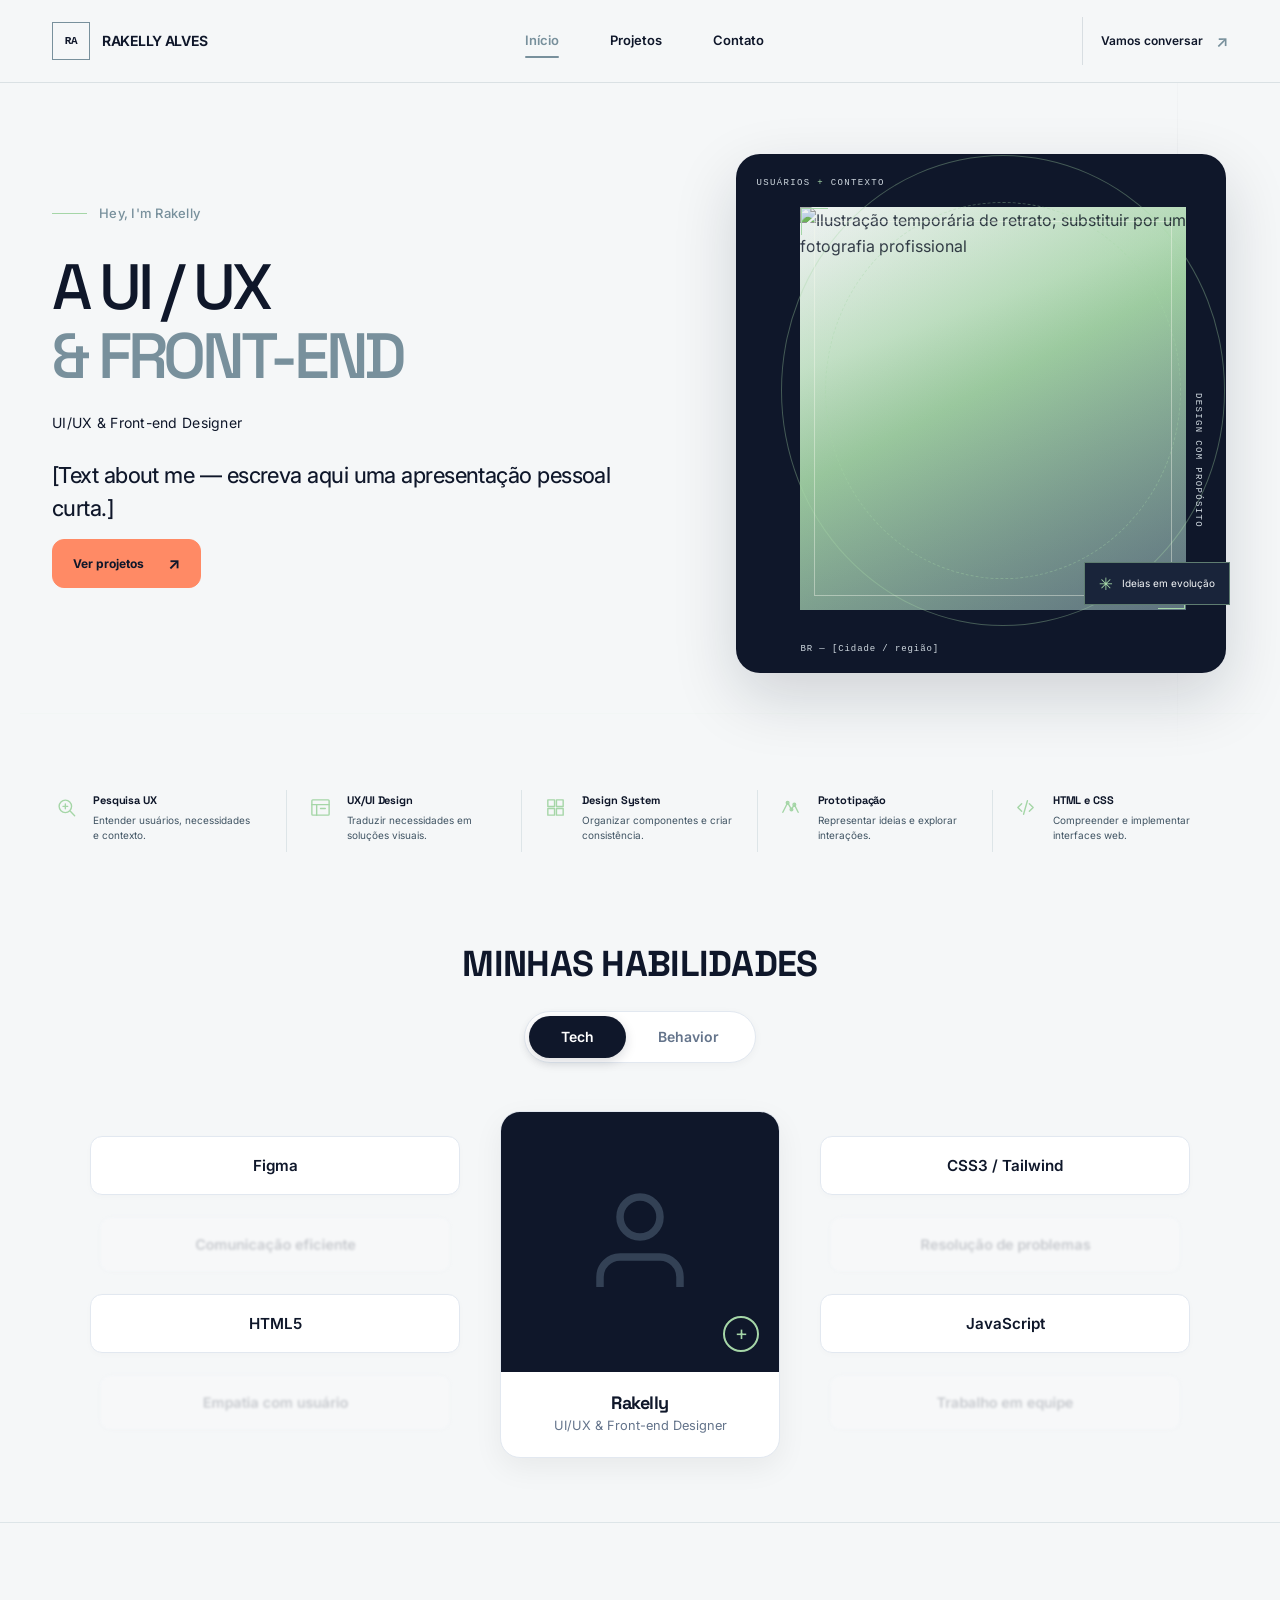
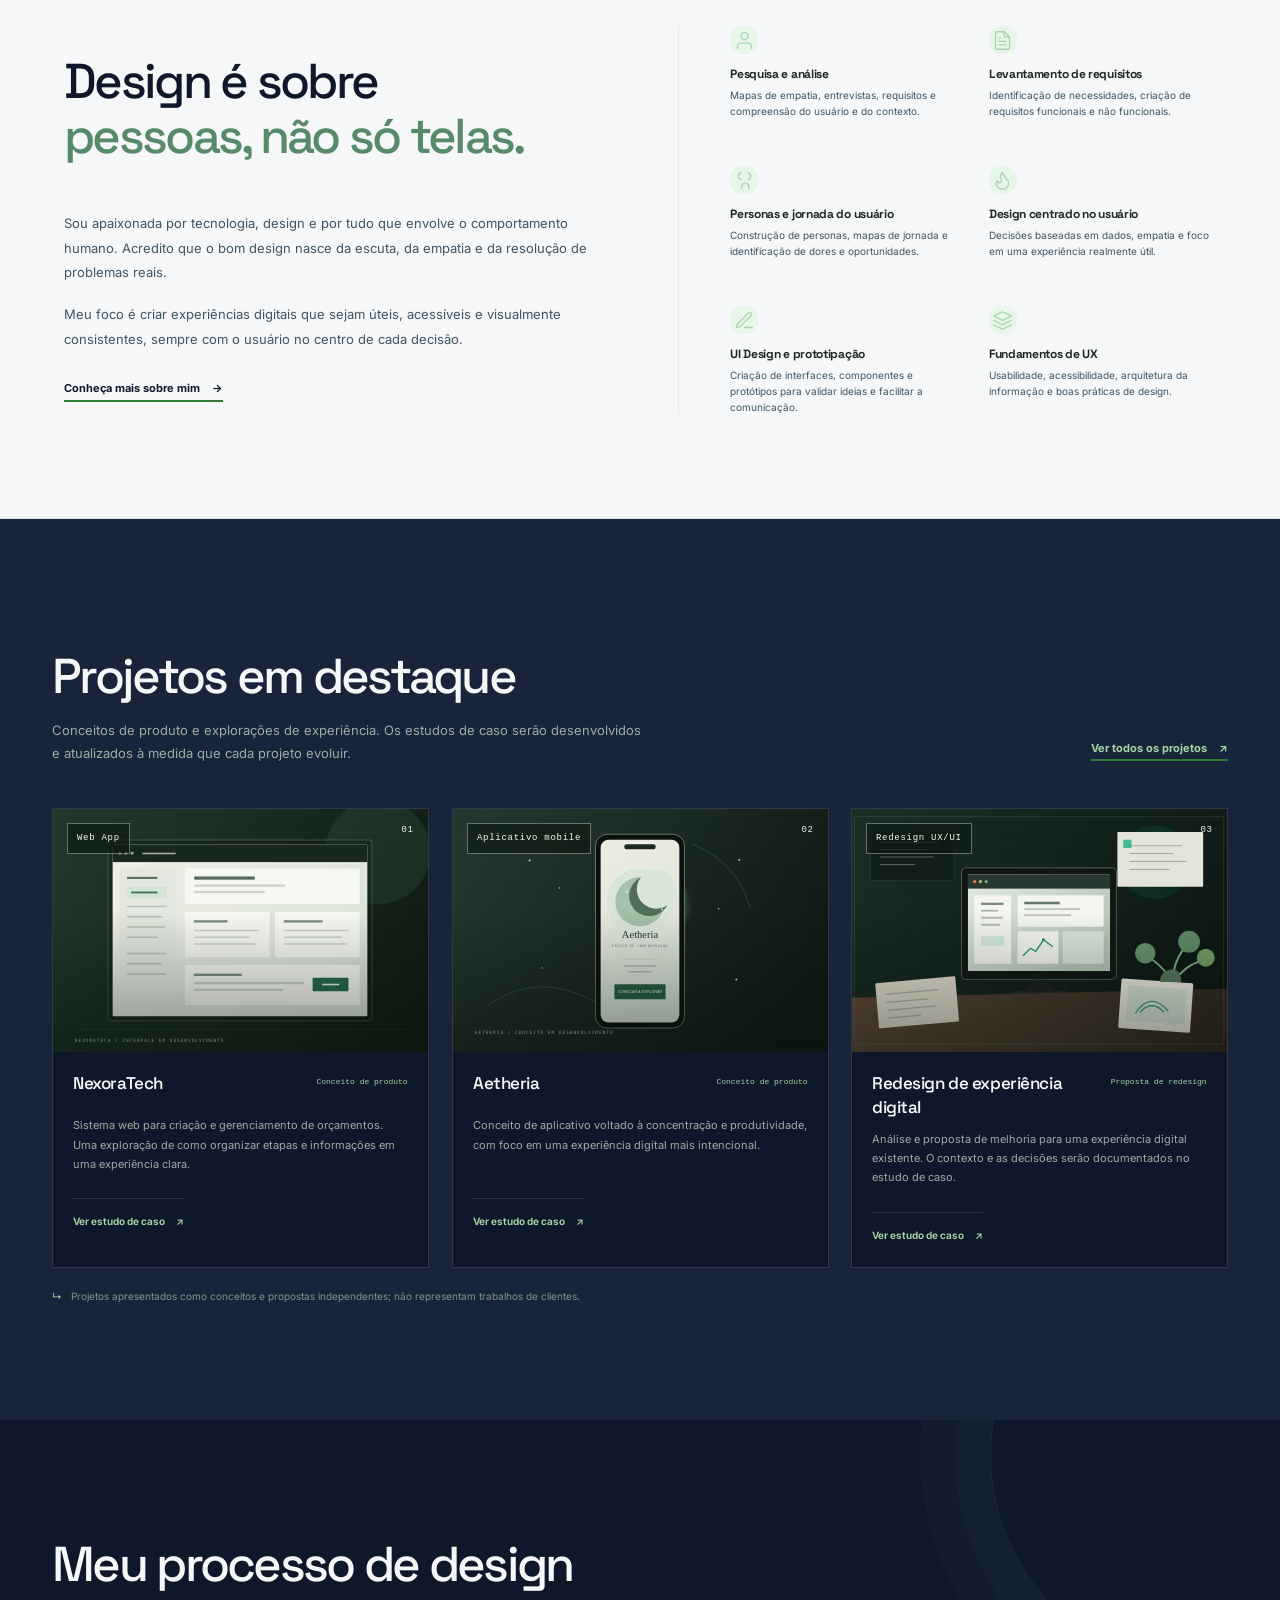
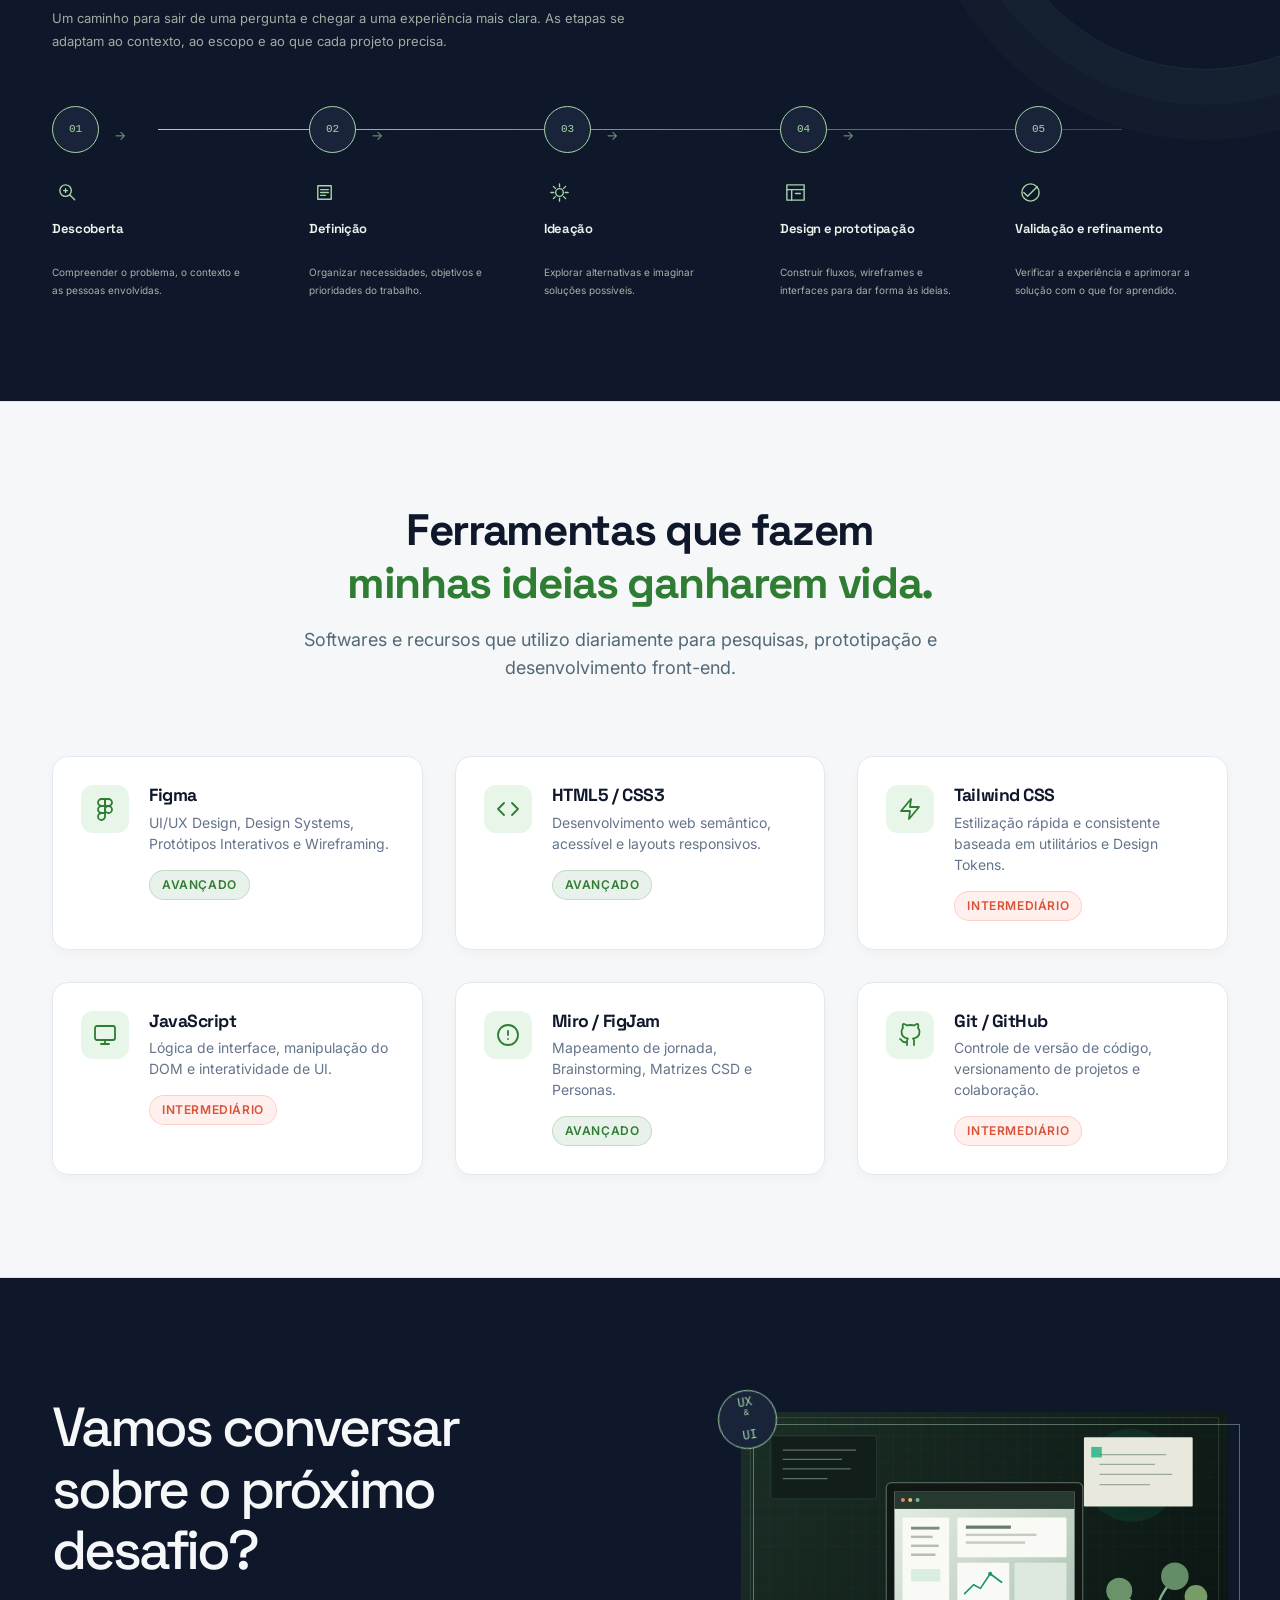
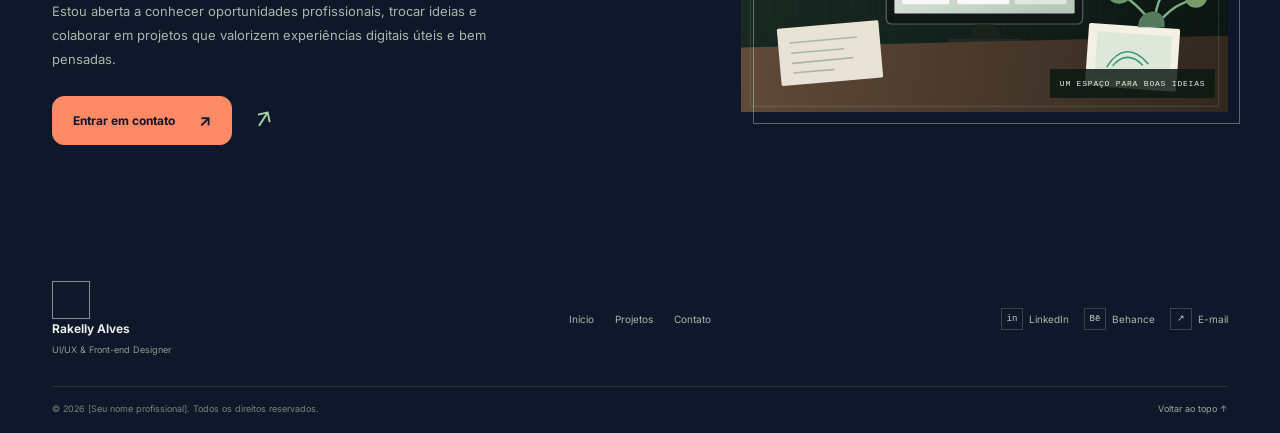
==== index.html @ 51663900 "Primeira versão" ====
<!doctype html>
<html lang="pt-BR">
<head>
  <meta charset="utf-8">
  <meta name="viewport" content="width=device-width, initial-scale=1">
  <meta name="theme-color" content="#F5F7F8">
  <meta name="description" content="Portfólio de Rakelly, UI/UX e Front-end Designer. Projetos, processo de design e habilidades.">
  <title>Rakelly — UI/UX &amp; Front-end Designer</title>
  <link rel="preconnect" href="https://fonts.googleapis.com">
  <link rel="preconnect" href="https://fonts.gstatic.com" crossorigin>
  <link href="https://fonts.googleapis.com/css2?family=Inter:wght@400;500;600;700&family=Space+Grotesk:wght@400;500;600;700&display=swap" rel="stylesheet">
  <link rel="stylesheet" href="css/style.css">
  <link rel="stylesheet" href="css/components.css">
  <link rel="stylesheet" href="css/responsive.css">
  <link rel="stylesheet" href="css/home.css">
  <script src="js/main.js" defer></script>
</head>
<body class="home-page">
  <a class="skip-link" href="#conteudo">Pular para o conteúdo</a>
  <header class="site-header">
    <div class="container navbar">
      <a class="brand-logo home-brand" href="#inicio" aria-label="Início — [Seu nome profissional]">
        <span class="home-brand-mark" aria-hidden="true">RA</span>
        <span class="home-brand-name">RAKELLY ALVES</span>
      </a>
      <nav class="nav-links" id="navegacao-principal" aria-label="Navegação principal">
        <a class="nav-link is-active" href="#inicio" aria-current="page">Início</a>
        <a class="nav-link" href="projetos/index.html">Projetos</a>
        <a class="nav-link" href="contato/index.html">Contato</a>
      </nav>
      <a class="home-nav-contact" href="contato/index.html">Vamos conversar <span aria-hidden="true">↗</span></a>
      <button class="menu-toggle" type="button" aria-label="Abrir menu" aria-controls="navegacao-principal" aria-expanded="false">
        <span class="menu-bar"></span><span class="menu-bar"></span><span class="menu-bar"></span>
      </button>
    </div>
  </header>

  <main id="conteudo">
    <section class="home-hero" id="inicio">
      <div class="home-hero-grain" aria-hidden="true"></div>
      <div class="container home-hero-layout">
        <div class="home-hero-copy reveal">
            <p class="home-eyebrow"><span class="home-eyebrow-line" aria-hidden="true"></span> Hey, I'm Rakelly</p>
            <h1>A UI / UX<br><span class="home-name">&amp; FRONT-END</span></h1>
            <p class="home-role">UI/UX &amp; Front-end Designer</p>
            <p class="home-hero-lead">[Text about me — escreva aqui uma apresentação pessoal curta.]</p>
          
          <a class="home-button" href="projetos/index.html">Ver projetos <span aria-hidden="true">↗</span></a>
          
        </div>
        <div class="home-hero-art reveal">
          <div class="home-portrait-frame">
            <img src="assets/images/avatar-placeholder.svg" alt="Ilustração temporária de retrato; substituir por uma fotografia profissional" width="200" height="200">
            <span class="home-portrait-corner home-portrait-corner-top" aria-hidden="true"></span>
            <span class="home-portrait-corner home-portrait-corner-bottom" aria-hidden="true"></span>
          </div>
          <span class="home-orbit home-orbit-one" aria-hidden="true"></span>
          <span class="home-orbit home-orbit-two" aria-hidden="true"></span>
          <span class="home-art-label home-art-label-top">USUÁRIOS <span>+</span> CONTEXTO</span>
          <span class="home-art-label home-art-label-side">DESIGN COM PROPÓSITO</span>
          <span class="home-art-sticker"><span aria-hidden="true">✳</span> Ideias em evolução</span>
          <span class="home-art-coordinate">BR — [Cidade / região]</span>
        </div>
      </div>
      <div class="home-hero-bottom container">
        
        
      </div>

    

    </section>

    <section class="home-competencies" id="competencias" aria-label="Áreas de atuação">
      <div class="container home-competency-grid">
        <article class="home-competency">
          <span class="home-line-icon" aria-hidden="true"><svg viewBox="0 0 24 24"><circle cx="10.8" cy="10.8" r="6.5"></circle><path d="m16 16 4.5 4.5M8.3 10.8h5M10.8 8.3v5"></path></svg></span>
          <div><h2>Pesquisa UX</h2><p>Entender usuários, necessidades e contexto.</p></div>
        </article>
        <article class="home-competency">
          <span class="home-line-icon" aria-hidden="true"><svg viewBox="0 0 24 24"><rect x="3" y="4" width="18" height="16" rx="1"></rect><path d="M3 9h18M8 9v11M12 13h5"></path></svg></span>
          <div><h2>UX/UI Design</h2><p>Traduzir necessidades em soluções visuais.</p></div>
        </article>
        <article class="home-competency">
          <span class="home-line-icon" aria-hidden="true"><svg viewBox="0 0 24 24"><rect x="4" y="4" width="7" height="7"></rect><rect x="13" y="4" width="7" height="7"></rect><rect x="4" y="13" width="7" height="7"></rect><rect x="13" y="13" width="7" height="7"></rect></svg></span>
          <div><h2>Design System</h2><p>Organizar componentes e criar consistência.</p></div>
        </article>
        <article class="home-competency">
          <span class="home-line-icon" aria-hidden="true"><svg viewBox="0 0 24 24"><path d="m4 17 5-10 4 7 3-5 4 8"></path><circle cx="9" cy="7" r="1.4"></circle><circle cx="13" cy="14" r="1.4"></circle><circle cx="16" cy="9" r="1.4"></circle></svg></span>
          <div><h2>Prototipação</h2><p>Representar ideias e explorar interações.</p></div>
        </article>
        <article class="home-competency">
          <span class="home-line-icon" aria-hidden="true"><svg viewBox="0 0 24 24"><path d="m8 8-4 4 4 4M16 8l4 4-4 4M14 5l-4 14"></path></svg></span>
          <div><h2>HTML e CSS</h2><p>Compreender e implementar interfaces web.</p></div>
        </article>
      </div>
    </section>

    <section class="skills-section" id="habilidades">
  <div class="skills-container">
    
    <!-- Título Principal -->
    <h2 class="skills-title">MINHAS HABILIDADES</h2>

    <!-- Seletor de Abas (Toggle Tech / Behavior) -->
    <div class="skills-toggle-wrapper" role="tablist" aria-label="Alternar habilidades">
      <button 
        type="button" 
        class="skills-toggle-btn active" 
        id="btn-tech" 
        role="tab" 
        aria-selected="true" 
        onclick="switchSkills('tech')">
        Tech
      </button>
      <button 
        type="button" 
        class="skills-toggle-btn" 
        id="btn-behavior" 
        role="tab" 
        aria-selected="false" 
        onclick="switchSkills('behavior')">
        Behavior
      </button>
    </div>

    <!-- Layout de 3 Colunas (Lado Esquerdo | Card Central | Lado Direito) -->
    <div class="skills-layout">
      
      <!-- Coluna Esquerda (4 Cards) -->
      <div class="skills-column">
        <div class="skill-card tech">Figma</div>
        <div class="skill-card behavior dimmed">Comunicação eficiente</div>
        <div class="skill-card tech">HTML5</div>
        <div class="skill-card behavior dimmed">Empatia com usuário</div>
      </div>

      <!-- Coluna Central: Foto de Perfil & Identificação -->
      <div class="skills-avatar-card">
        <div class="avatar-image-container">
          <svg class="avatar-placeholder" viewBox="0 0 24 24" fill="none" stroke="currentColor" stroke-width="1.5">
            <path d="M20 21v-2a4 4 0 0 0-4-4H8a4 4 0 0 0-4 4v2"></path>
            <circle cx="12" cy="7" r="4"></circle>
          </svg>
          <button type="button" class="avatar-add-btn" aria-label="Adicionar foto">+</button>
        </div>
        <div class="avatar-info">
          <h3>Rakelly</h3>
          <p>UI/UX & Front-end Designer</p>
        </div>
      </div>

      <!-- Coluna Direita (4 Cards) -->
      <div class="skills-column">
        <div class="skill-card tech">CSS3 / Tailwind</div>
        <div class="skill-card behavior dimmed">Resolução de problemas</div>
        <div class="skill-card tech">JavaScript</div>
        <div class="skill-card behavior dimmed">Trabalho em equipe</div>
      </div>

    </div>
  </div>
</section>

    <section class="home-about section-light" id="sobre">
  <div class="container">
    <div class="home-about-layout">
      
      <!-- Lado Esquerdo: Cabeçalho, Textos e Link -->
      <div class="home-about-left">
        <header class="home-section-heading reveal">
         
          <h2>Design é sobre<br><span>pessoas, não só telas.</span></h2>
        </header>

        <div class="home-about-copy reveal">
          <p>Sou apaixonada por tecnologia, design e por tudo que envolve o comportamento humano. Acredito que o bom design nasce da escuta, da empatia e da resolução de problemas reais.</p>
          <p>Meu foco é criar experiências digitais que sejam úteis, acessíveis e visualmente consistentes, sempre com o usuário no centro de cada decisão.</p>
          <a class="home-text-link" href="#sobre">Conheça mais sobre mim <span aria-hidden="true">→</span></a>
        </div>
      </div>

      <!-- Lado Direito: Grade com 6 Cards de Habilidades/Processos -->
      <div class="home-traits-grid reveal" aria-label="Processos e Habilidades">
        
        <!-- Item 1 -->
        <article class="home-trait">
          <span class="home-trait-icon" aria-hidden="true">
            <svg viewBox="0 0 24 24" fill="none" stroke="currentColor" stroke-width="2" stroke-linecap="round" stroke-linejoin="round">
              <path d="M20 21v-2a4 4 0 0 0-4-4H8a4 4 0 0 0-4 4v2"></path>
              <circle cx="12" cy="7" r="4"></circle>
            </svg>
          </span>
          <div>
            <h3>Pesquisa e análise</h3>
            <p>Mapas de empatia, entrevistas, requisitos e compreensão do usuário e do contexto.</p>
          </div>
        </article>

        <!-- Item 2 -->
        <article class="home-trait">
          <span class="home-trait-icon" aria-hidden="true">
            <svg viewBox="0 0 24 24" fill="none" stroke="currentColor" stroke-width="2" stroke-linecap="round" stroke-linejoin="round">
              <path d="M14 2H6a2 2 0 0 0-2 2v16a2 2 0 0 0 2 2h12a2 2 0 0 0 2-2V8z"></path>
              <polyline points="14 2 14 8 20 8"></polyline>
              <line x1="16" y1="13" x2="8" y2="13"></line>
              <line x1="16" y1="17" x2="8" y2="17"></line>
              <polyline points="10 9 9 9 8 9"></polyline>
            </svg>
          </span>
          <div>
            <h3>Levantamento de requisitos</h3>
            <p>Identificação de necessidades, criação de requisitos funcionais e não funcionais.</p>
          </div>
        </article>

        <!-- Item 3 -->
        <article class="home-trait">
          <span class="home-trait-icon" aria-hidden="true">
            <svg viewBox="0 0 24 24" fill="none" stroke="currentColor" stroke-width="2" stroke-linecap="round" stroke-linejoin="round">
              <path d="M17 21v-2a4 4 0 0 0-3-3.87"></path>
              <path d="M9 21v-2a4 4 0 0 1 3-3.87"></path>
              <path d="M16 3.13a4 4 0 0 1 0 7.75"></path>
              <path d="M8 3.13a4 4 0 0 0 0 7.75"></path>
            </svg>
          </span>
          <div>
            <h3>Personas e jornada do usuário</h3>
            <p>Construção de personas, mapas de jornada e identificação de dores e oportunidades.</p>
          </div>
        </article>

        <!-- Item 4 -->
        <article class="home-trait">
          <span class="home-trait-icon" aria-hidden="true">
            <svg viewBox="0 0 24 24" fill="none" stroke="currentColor" stroke-width="2" stroke-linecap="round" stroke-linejoin="round">
              <path d="M8.5 14.5A2.5 2.5 0 0 0 11 12c0-1.38-.5-2-1-3-1.072-2.143-.224-4.054 2-6 .5 2.5 2 4.9 4 6.5 2 1.6 3 3.5 3 5.5a7 7 0 1 1-14 0c0-1.153.433-2.294 1-3a2.5 2.5 0 0 0 2.5 2.5z"></path>
            </svg>
          </span>
          <div>
            <h3>Design centrado no usuário</h3>
            <p>Decisões baseadas em dados, empatia e foco em uma experiência realmente útil.</p>
          </div>
        </article>

        <!-- Item 5 -->
        <article class="home-trait">
          <span class="home-trait-icon" aria-hidden="true">
            <svg viewBox="0 0 24 24" fill="none" stroke="currentColor" stroke-width="2" stroke-linecap="round" stroke-linejoin="round">
              <path d="M12 20h9"></path>
              <path d="M16.5 3.5a2.121 2.121 0 0 1 3 3L7 19l-4 1 1-4L16.5 3.5z"></path>
            </svg>
          </span>
          <div>
            <h3>UI Design e prototipação</h3>
            <p>Criação de interfaces, componentes e protótipos para validar ideias e facilitar a comunicação.</p>
          </div>
        </article>

        <!-- Item 6 -->
        <article class="home-trait">
          <span class="home-trait-icon" aria-hidden="true">
            <svg viewBox="0 0 24 24" fill="none" stroke="currentColor" stroke-width="2" stroke-linecap="round" stroke-linejoin="round">
              <polygon points="12 2 2 7 12 12 22 7 12 2"></polygon>
              <polyline points="2 17 12 22 22 17"></polyline>
              <polyline points="2 12 12 17 22 12"></polyline>
            </svg>
          </span>
          <div>
            <h3>Fundamentos de UX</h3>
            <p>Usabilidade, acessibilidade, arquitetura da informação e boas práticas de design.</p>
          </div>
        </article>

      </div>
    </div>
  </div>
</section>

    <section class="home-projects" id="projetos">
      <div class="container">
        <div class="home-projects-heading reveal">
          <div><h2>Projetos em destaque</h2><p>Conceitos de produto e explorações de experiência. Os estudos de caso serão desenvolvidos e atualizados à medida que cada projeto evoluir.</p></div>
          <a class="home-text-link" href="projetos/index.html">Ver todos os projetos <span aria-hidden="true">↗</span></a>
        </div>
        <div class="home-project-grid">
          <article class="home-project-card reveal">
            <a class="home-project-image home-project-image-nexora" href="projetos/modelo-estudo-de-caso.html?projeto=nexoratech" aria-label="Ver o estudo de caso do conceito NexoraTech">
              <img src="assets/images/home-project-nexoratech-placeholder.svg" alt="Placeholder de uma interface web para criação e organização de orçamentos do conceito NexoraTech" width="1200" height="760" loading="lazy">
              <span class="home-project-category">Web App</span><span class="home-project-image-index">01</span>
            </a>
            <div class="home-project-content"><div class="home-project-title-row"><h3>NexoraTech</h3><span class="home-project-status">Conceito de produto</span></div><p>Sistema web para criação e gerenciamento de orçamentos. Uma exploração de como organizar etapas e informações em uma experiência clara.</p><a class="home-project-link" href="projetos/modelo-estudo-de-caso.html?projeto=nexoratech">Ver estudo de caso <span aria-hidden="true">↗</span></a></div>
          </article>
          <article class="home-project-card reveal">
            <a class="home-project-image home-project-image-aetheria" href="projetos/modelo-estudo-de-caso.html?projeto=aetheria" aria-label="Ver o modelo de estudo de caso do conceito Aetheria">
              <img src="assets/images/home-project-aetheria-placeholder.svg" alt="Placeholder de um aplicativo mobile com uma interface serena para o conceito Aetheria" width="1200" height="760" loading="lazy">
              <span class="home-project-category">Aplicativo mobile</span><span class="home-project-image-index">02</span>
            </a>
            <div class="home-project-content"><div class="home-project-title-row"><h3>Aetheria</h3><span class="home-project-status">Conceito de produto</span></div><p>Conceito de aplicativo voltado à concentração e produtividade, com foco em uma experiência digital mais intencional.</p><a class="home-project-link" href="projetos/modelo-estudo-de-caso.html?projeto=aetheria">Ver estudo de caso <span aria-hidden="true">↗</span></a></div>
          </article>
          <article class="home-project-card reveal">
            <a class="home-project-image home-project-image-redesign" href="projetos/modelo-estudo-de-caso.html?projeto=redesign" aria-label="Ver o modelo de estudo de caso para o redesign de experiência digital">
              <img src="assets/images/home-workspace-placeholder.svg" alt="Imagem temporária abstrata de espaço de criação; substituir pela capa do estudo de redesign" width="1200" height="760" loading="lazy">
              <span class="home-project-category">Redesign UX/UI</span><span class="home-project-image-index">03</span>
            </a>
            <div class="home-project-content"><div class="home-project-title-row"><h3>Redesign de experiência digital</h3><span class="home-project-status">Proposta de redesign</span></div><p>Análise e proposta de melhoria para uma experiência digital existente. O contexto e as decisões serão documentados no estudo de caso.</p><a class="home-project-link" href="projetos/modelo-estudo-de-caso.html?projeto=redesign">Ver estudo de caso <span aria-hidden="true">↗</span></a></div>
          </article>
        </div>
        <p class="home-projects-note"><span aria-hidden="true">↳</span> Projetos apresentados como conceitos e propostas independentes; não representam trabalhos de clientes.</p>
      </div>
    </section>

    <section class="home-process" id="processo">
      <div class="container">
        <header class="home-process-heading reveal">
          
          <h2>Meu processo de design</h2>
          <p>Um caminho para sair de uma pergunta e chegar a uma experiência mais clara. As etapas se adaptam ao contexto, ao escopo e ao que cada projeto precisa.</p>
        </header>
        <ol class="home-process-steps">
          <li class="home-process-step reveal"><span class="home-step-number">01</span><span class="home-step-icon" aria-hidden="true"><svg viewBox="0 0 24 24"><circle cx="10" cy="10" r="6"></circle><path d="m14.5 14.5 5 5M8 10h4M10 8v4"></path></svg></span><h3>Descoberta</h3><p>Compreender o problema, o contexto e as pessoas envolvidas.</p></li>
          <li class="home-process-step reveal"><span class="home-step-number">02</span><span class="home-step-icon" aria-hidden="true"><svg viewBox="0 0 24 24"><path d="M5 5h14v14H5zM8 9h8M8 12h8M8 15h5"></path></svg></span><h3>Definição</h3><p>Organizar necessidades, objetivos e prioridades do trabalho.</p></li>
          <li class="home-process-step reveal"><span class="home-step-number">03</span><span class="home-step-icon" aria-hidden="true"><svg viewBox="0 0 24 24"><path d="M12 3v3M12 18v3M3 12h3M18 12h3M5.6 5.6l2.1 2.1m8.6 8.6 2.1 2.1m0-12.8-2.1 2.1m-8.6 8.6-2.1 2.1"></path><circle cx="12" cy="12" r="4"></circle></svg></span><h3>Ideação</h3><p>Explorar alternativas e imaginar soluções possíveis.</p></li>
          <li class="home-process-step reveal"><span class="home-step-number">04</span><span class="home-step-icon" aria-hidden="true"><svg viewBox="0 0 24 24"><rect x="3" y="4" width="18" height="16"></rect><path d="M3 9h18M8 9v11M12 13h5"></path></svg></span><h3>Design e prototipação</h3><p>Construir fluxos, wireframes e interfaces para dar forma às ideias.</p></li>
          <li class="home-process-step reveal"><span class="home-step-number">05</span><span class="home-step-icon" aria-hidden="true"><svg viewBox="0 0 24 24"><path d="m5 12 4 4L19 6"></path><circle cx="12" cy="12" r="9"></circle></svg></span><h3>Validação e refinamento</h3><p>Verificar a experiência e aprimorar a solução com o que for aprendido.</p></li>
        </ol>
      </div>
    </section>

    <section class="tools-section section-light" id="ferramentas">
  <div class="container">
    
    <!-- Cabeçalho da Seção -->
    <header class="section-header text-center reveal">
    

      <h2 class="section-title">Ferramentas que fazem<br><span>minhas ideias ganharem vida.</span></h2>
      <p class="section-subtitle">Softwares e recursos que utilizo diariamente para pesquisas, prototipação e desenvolvimento front-end.</p>
    </header>

    <!-- Grid de Cards de Ferramentas -->
    <div class="tools-grid reveal">

      <!-- Ferramenta 1 -->
      <article class="tool-card">
        <div class="tool-icon-wrapper">
          <svg viewBox="0 0 24 24" fill="none" stroke="currentColor" stroke-width="1.8" stroke-linecap="round" stroke-linejoin="round">
            <path d="M5 5.5A3.5 3.5 0 0 1 8.5 2H12v7H8.5A3.5 3.5 0 0 1 5 5.5z"></path>
            <path d="M12 2h3.5a3.5 3.5 0 1 1 0 7H12V2z"></path>
            <path d="M12 12.5a3.5 3.5 0 1 1 7 0 3.5 3.5 0 1 1-7 0z"></path>
            <path d="M5 19.5A3.5 3.5 0 0 1 8.5 16H12v3.5a3.5 3.5 0 1 1-7 0z"></path>
            <path d="M5 12.5A3.5 3.5 0 0 1 8.5 9H12v7H8.5A3.5 3.5 0 0 1 5 12.5z"></path>
          </svg>
        </div>
        <div class="tool-info">
          <h3>Figma</h3>
          <p>UI/UX Design, Design Systems, Protótipos Interativos e Wireframing.</p>
          <span class="tool-badge badge-advanced">Avançado</span>
        </div>
      </article>

      <!-- Ferramenta 2 -->
      <article class="tool-card">
        <div class="tool-icon-wrapper">
          <svg viewBox="0 0 24 24" fill="none" stroke="currentColor" stroke-width="1.8" stroke-linecap="round" stroke-linejoin="round">
            <polyline points="16 18 22 12 16 6"></polyline>
            <polyline points="8 6 2 12 8 18"></polyline>
          </svg>
        </div>
        <div class="tool-info">
          <h3>HTML5 / CSS3</h3>
          <p>Desenvolvimento web semântico, acessível e layouts responsivos.</p>
          <span class="tool-badge badge-advanced">Avançado</span>
        </div>
      </article>

      <!-- Ferramenta 3 -->
      <article class="tool-card">
        <div class="tool-icon-wrapper">
          <svg viewBox="0 0 24 24" fill="none" stroke="currentColor" stroke-width="1.8" stroke-linecap="round" stroke-linejoin="round">
            <path d="M13 2L3 14h9l-1 8 10-12h-9l1-8z"></path>
          </svg>
        </div>
        <div class="tool-info">
          <h3>Tailwind CSS</h3>
          <p>Estilização rápida e consistente baseada em utilitários e Design Tokens.</p>
          <span class="tool-badge badge-intermediate">Intermediário</span>
        </div>
      </article>

      <!-- Ferramenta 4 -->
      <article class="tool-card">
        <div class="tool-icon-wrapper">
          <svg viewBox="0 0 24 24" fill="none" stroke="currentColor" stroke-width="1.8" stroke-linecap="round" stroke-linejoin="round">
            <rect x="2" y="3" width="20" height="14" rx="2" ry="2"></rect>
            <line x1="8" y1="21" x2="16" y2="21"></line>
            <line x1="12" y1="17" x2="12" y2="21"></line>
          </svg>
        </div>
        <div class="tool-info">
          <h3>JavaScript</h3>
          <p>Lógica de interface, manipulação do DOM e interatividade de UI.</p>
          <span class="tool-badge badge-intermediate">Intermediário</span>
        </div>
      </article>

      <!-- Ferramenta 5 -->
      <article class="tool-card">
        <div class="tool-icon-wrapper">
          <svg viewBox="0 0 24 24" fill="none" stroke="currentColor" stroke-width="1.8" stroke-linecap="round" stroke-linejoin="round">
            <circle cx="12" cy="12" r="10"></circle>
            <line x1="12" y1="8" x2="12" y2="12"></line>
            <line x1="12" y1="16" x2="12.01" y2="16"></line>
          </svg>
        </div>
        <div class="tool-info">
          <h3>Miro / FigJam</h3>
          <p>Mapeamento de jornada, Brainstorming, Matrizes CSD e Personas.</p>
          <span class="tool-badge badge-advanced">Avançado</span>
        </div>
      </article>

      <!-- Ferramenta 6 -->
      <article class="tool-card">
        <div class="tool-icon-wrapper">
          <svg viewBox="0 0 24 24" fill="none" stroke="currentColor" stroke-width="1.8" stroke-linecap="round" stroke-linejoin="round">
            <path d="M9 19c-5 1.5-5-2.5-7-3m14 6v-3.87a3.37 3.37 0 0 0-.94-2.61c3.14-.35 6.44-1.54 6.44-7A5.44 5.44 0 0 0 20 4.77 5.07 5.07 0 0 0 19.91 1S18.73.65 16 2.48a13.38 13.38 0 0 0-7 0C6.27.65 5.09 1 5.09 1A5.07 5.07 0 0 0 5 4.77a5.44 5.44 0 0 0-1.5 3.78c0 5.42 3.3 6.61 6.44 7A3.37 3.37 0 0 0 9 18.13V22"></path>
          </svg>
        </div>
        <div class="tool-info">
          <h3>Git / GitHub</h3>
          <p>Controle de versão de código, versionamento de projetos e colaboração.</p>
          <span class="tool-badge badge-intermediate">Intermediário</span>
        </div>
      </article>

    </div>
  </div>
</section>

    <section class="home-contact" id="contato-destaque">
      <div class="container home-contact-layout">
        <div class="home-contact-copy reveal">
          
          <h2>Vamos conversar<br>sobre o próximo desafio?</h2>
          <p>Estou aberta a conhecer oportunidades profissionais, trocar ideias e colaborar em projetos que valorizem experiências digitais úteis e bem pensadas.</p>
          <a class="home-button home-button-light" href="contato/index.html">Entrar em contato <span aria-hidden="true">↗</span></a>
          <span class="home-contact-doodle" aria-hidden="true">↗</span>
        </div>
        <div class="home-contact-art reveal">
          <img src="assets/images/home-workspace-placeholder.svg" alt="Ilustração abstrata de uma área de trabalho com caderno e interface em construção" width="1200" height="760" loading="lazy">
          <span class="home-contact-art-caption">UM ESPAÇO PARA BOAS IDEIAS</span>
          <span class="home-contact-art-stamp" aria-hidden="true">UX<br><span>&amp;</span><br>UI</span>
        </div>
      </div>
    </section>
  </main>

  <footer class="home-footer">
    <div class="container">
      <div class="home-footer-main">
        <a class="home-brand home-footer-brand" href="#inicio"><span class="home-brand-mark" aria-hidden="true">RA</span><span><strong>Rakelly Alves</strong><small>UI/UX &amp; Front-end Designer</small></span></a>
        <nav class="home-footer-nav" aria-label="Navegação do rodapé"><a href="#inicio">Início</a><a href="projetos/index.html">Projetos</a><a href="contato/index.html">Contato</a></nav>
        <div class="home-socials" aria-label="Redes profissionais: configure os links antes de publicar">
          <span class="home-social-item"><span aria-hidden="true">in</span><span>LinkedIn</span></span>
          <span class="home-social-item"><span aria-hidden="true">Bē</span><span>Behance</span></span>
          <a class="home-social-item" href="contato/index.html"><span aria-hidden="true">↗</span><span>E-mail</span></a>
        </div>
      </div>
      <div class="home-footer-bottom"><span>© <span data-current-year>2026</span> [Seu nome profissional]. Todos os direitos reservados.</span><a href="#inicio">Voltar ao topo ↑</a></div>
    </div>
  </footer>
</body>
</html>
---- css/style.css ----
/* ==========================================================================
   PORTFÓLIO DE UI/UX DESIGN - ESTILOS GLOBAIS E DESIGN TOKENS
   Tecnologias: CSS3 puro, semântico, performático e acessível.
   ========================================================================== */

/* --------------------------------------------------------------------------
   1. DESIGN TOKENS (VARIÁVEIS CSS)
   Cores, tipografia, espaçamentos, elevação e transições
   -------------------------------------------------------------------------- */
:root {
  /* Identidade visual - Paleta Serene Creative */
  --color-bg-main: #0F172A;
  --color-bg-surface: #19243A;
  --color-bg-surface-elevated: #25314A;
  --color-bg-card: #19243A;
  --color-bg-card-hover: #25314A;

  --color-bg-deep-green: #0F172A;
  --color-bg-deep-green-gradient: linear-gradient(180deg, #0F172A 0%, #0F172A 100%);
  --color-bg-emerald-glow: radial-gradient(circle at 50% 0%, rgba(165, 214, 167, 0.12) 0%, transparent 70%);

  --color-bg-light: #F5F7F8;
  --color-bg-light-surface: #F5F7F8;
  --color-bg-light-card: #ffffff;
  --color-text-light-mode-primary: #0F172A;
  --color-text-light-mode-secondary: #405463;
  --color-text-light-mode-muted: #526977;
  --color-border-light-mode: #DDE5E8;

  --color-sage: #A5D6A7;
  --color-secondary: #78909C;
  --color-coral: #FF8A65;
  --color-coral-hover: #F47D59;
  --color-blue-gray: #DDE5E8;
  --color-mint: var(--color-sage);
  --color-mint-light: var(--color-sage);
  --color-mint-hover: #8DBD90;
  --color-mint-dark: #0F172A;
  --color-mint-rgb: 165, 214, 167;
  --color-mint-subtle: rgba(165, 214, 167, 0.18);
  --color-mint-border: rgba(120, 144, 156, 0.42);
  --color-mint-glow: rgba(165, 214, 167, 0.16);

  --color-text-primary: #F5F7F8;
  --color-text-secondary: #D0D9E0;
  --color-text-muted: #A7B4BD;
  --color-text-inverse: #0F172A;

  --color-border-subtle: rgba(221, 229, 232, 0.16);
  --color-border-medium: rgba(221, 229, 232, 0.28);
  --color-border-hover: rgba(165, 214, 167, 0.65);

  /* Família Tipográfica */
  --font-heading: 'Space Grotesk', system-ui, -apple-system, BlinkMacSystemFont, 'Segoe UI', Roboto, sans-serif;
  --font-primary: 'Inter', system-ui, -apple-system, BlinkMacSystemFont, 'Segoe UI', Roboto, sans-serif;
  --font-mono: 'JetBrains Mono', 'Fira Code', ui-monospace, SFMono-Regular, Menlo, Monaco, Consolas, monospace;

  /* Escala Modular de Tipografia */
  --font-size-xs: 0.75rem;    /* 12px */
  --font-size-sm: 0.875rem;   /* 14px */
  --font-size-base: 1rem;     /* 16px */
  --font-size-md: 1.125rem;   /* 18px */
  --font-size-lg: 1.25rem;    /* 20px */
  --font-size-xl: 1.5rem;     /* 24px */
  --font-size-2xl: 2rem;      /* 32px */
  --font-size-3xl: 2.5rem;    /* 40px */
  --font-size-4xl: 3.25rem;   /* 52px */
  --font-size-display: clamp(2.5rem, 5vw + 1rem, 4.5rem);

  /* Espaçamentos Generosos */
  --space-2xs: 0.25rem; /* 4px */
  --space-xs: 0.5rem;   /* 8px */
  --space-sm: 0.75rem;  /* 12px */
  --space-md: 1rem;     /* 16px */
  --space-lg: 1.5rem;   /* 24px */
  --space-xl: 2rem;     /* 32px */
  --space-2xl: 3rem;    /* 48px */
  --space-3xl: 4.5rem;  /* 72px */
  --space-4xl: 6rem;    /* 96px */
  --space-section: clamp(4rem, 8vw, 7.5rem);

  /* Raios de Arredondamento */
  --radius-sm: 6px;
  --radius-md: 12px;
  --radius-lg: 18px;
  --radius-xl: 24px;
  --radius-full: 9999px;

  /* Sombras & Profundidade */
  --shadow-sm: 0 2px 8px rgba(0, 0, 0, 0.25);
  --shadow-md: 0 8px 24px rgba(0, 0, 0, 0.35);
  --shadow-lg: 0 16px 40px rgba(0, 0, 0, 0.45);
  --shadow-mint-glow: 0 0 25px rgba(165, 214, 167, 0.12);

  /* Transições & Timings */
  --transition-fast: 0.18s cubic-bezier(0.16, 1, 0.3, 1);
  --transition-normal: 0.28s cubic-bezier(0.16, 1, 0.3, 1);
  --transition-slow: 0.45s cubic-bezier(0.16, 1, 0.3, 1);

  /* Layout Container */
  --container-max-width: 1240px;
  --container-narrow-width: 900px;
  --container-padding: clamp(1rem, 4vw, 2rem);
}

/* --------------------------------------------------------------------------
   2. RESET MODERNO & CONFIGURAÇÕES BASE
   -------------------------------------------------------------------------- */
*,
*::before,
*::after {
  box-sizing: border-box;
  margin: 0;
  padding: 0;
}

html {
  font-size: 16px;
  scroll-behavior: smooth;
  -webkit-text-size-adjust: 100%;
}

body {
  font-family: var(--font-primary);
  background-color: var(--color-bg-main);
  color: var(--color-text-secondary);
  line-height: 1.65;
  font-weight: 400;
  -webkit-font-smoothing: antialiased;
  -moz-osx-font-smoothing: grayscale;
  overflow-x: hidden;
  position: relative;
}

/* Foco Visível para Acessibilidade (WCAG 2.1 AA) */
:focus-visible {
  outline: 2px solid var(--color-mint);
  outline-offset: 3px;
}

/* Links */
a {
  color: inherit;
  text-decoration: none;
  transition: color var(--transition-fast);
}

/* Imagens responsivas */
img,
svg {
  display: block;
  max-width: 100%;
  height: auto;
}

/* Tipografia Base */
h1, h2, h3, h4, h5, h6 {
  font-family: var(--font-heading);
  color: var(--color-text-primary);
  font-weight: 700;
  line-height: 1.2;
  letter-spacing: -0.025em;
}

p {
  margin-bottom: var(--space-md);
}

p:last-child {
  margin-bottom: 0;
}

ul, ol {
  list-style: none;
}

button, input, textarea, select {
  font: inherit;
  color: inherit;
  background: none;
  border: none;
}

button {
  cursor: pointer;
}

/* --------------------------------------------------------------------------
   3. CONTAINERS & ESTRUTURA DE SEÇÕES
   -------------------------------------------------------------------------- */
.container {
  width: 100%;
  max-width: var(--container-max-width);
  margin-left: auto;
  margin-right: auto;
  padding-left: var(--container-padding);
  padding-right: var(--container-padding);
}

.container-narrow {
  width: 100%;
  max-width: var(--container-narrow-width);
  margin-left: auto;
  margin-right: auto;
  padding-left: var(--container-padding);
  padding-right: var(--container-padding);
}

.section {
  padding-top: var(--space-section);
  padding-bottom: var(--space-section);
  position: relative;
}

/* Tema da Seção: Fundo Escuro Padrão */
.section-dark {
  background-color: var(--color-bg-main);
  color: var(--color-text-secondary);
}

/* Tema da Seção: Verde Profundo Estratégico */
.section-deep-green {
  background: var(--color-bg-deep-green-gradient);
  position: relative;
  overflow: hidden;
}

.section-deep-green::before {
  content: '';
  position: absolute;
  top: 0;
  left: 50%;
  transform: translateX(-50%);
  width: 80%;
  height: 400px;
  background: var(--color-bg-emerald-glow);
  pointer-events: none;
  opacity: 0.8;
}

/* Tema da Seção: Áreas Claras em Branco para Facilitar a Leitura */
.section-light {
  background-color: var(--color-bg-light);
  color: var(--color-text-light-mode-secondary);
  border-top: 1px solid var(--color-border-light-mode);
  border-bottom: 1px solid var(--color-border-light-mode);
}

.section-light h1,
.section-light h2,
.section-light h3,
.section-light h4,
.section-light h5,
.section-light h6 {
  color: var(--color-text-light-mode-primary);
}

.section-light .section-header-tag {
  background-color: rgba(5, 150, 105, 0.1);
  color: var(--color-mint-dark);
  border-color: rgba(5, 150, 105, 0.25);
}

.section-light .card {
  background-color: var(--color-bg-light-card);
  border-color: var(--color-border-light-mode);
  box-shadow: 0 4px 20px rgba(0, 0, 0, 0.04);
  color: var(--color-text-light-mode-secondary);
}

.section-light .card:hover {
  border-color: var(--color-mint-dark);
  box-shadow: 0 10px 30px rgba(0, 0, 0, 0.08);
}

/* --------------------------------------------------------------------------
   4. LAYOUT DA SEÇÃO SOBRE MIM (.home-about)
   -------------------------------------------------------------------------- */
.home-section-kicker {
  font-family: var(--font-mono);
  font-size: var(--font-size-xs);
  letter-spacing: 0.1em;
  color: #2e7d32;
  font-weight: 600;
  text-transform: uppercase;
  margin-bottom: var(--space-sm);
}

.home-section-heading h2 span {
  color: #2e7d32;
}

.home-text-link {
  display: inline-flex;
  align-items: center;
  gap: var(--space-xs);
  font-weight: 600;
  font-size: var(--font-size-sm);
  color: #2e7d32;
  margin-top: var(--space-md);
  border-bottom: 2px solid #2e7d32;
  padding-bottom: 2px;
  width: fit-content;
}

/* --------------------------------------------------------------------------
   SOLUÇÃO DE PREENCHIMENTO TOTAL (SEÇÃO SOBRE MIM)
   -------------------------------------------------------------------------- */

/* 1. Força a secção e o container a usarem 100% do espaço disponível */
.home-about.section-light {
  width: 100%;
  padding-top: var(--space-section, 4rem);
  padding-bottom: var(--space-section, 4rem);
}

.home-about .container {
  width: 100% !important;
  max-width: 100% !important; /* Remove o limite que encolhia o conteúdo no centro */
  padding-left: clamp(2rem, 5vw, 6rem) !important;
  padding-right: clamp(2rem, 5vw, 6rem) !important;
}

/* 2. Layout em 2 colunas dividindo o ecrã igualmente (50% / 50%) */
.home-about-layout {
  display: grid !important;
  grid-template-columns: 1fr 1fr !important;
  gap: clamp(3rem, 6vw, 6rem) !important;
  align-items: start;
  width: 100% !important;
}

/* 3. Lado Esquerdo */
.home-about-left {
  width: 100%;
}

/* 4. Lado Direito: Grelha de 2 Colunas expandida */
.home-traits-grid {
  display: grid !important;
  grid-template-columns: repeat(2, 1fr) !important;
  gap: 2.5rem 2rem !important;
  padding-left: clamp(2rem, 4vw, 4rem) !important;
  border-left: 1px solid #E2E8F0 !important; /* Linha vertical divisória */
  width: 100% !important;
}

/* 5. Limpeza total de bordas e linhas horizontais dos cards */
.home-trait {
  display: flex !important;
  flex-direction: column !important;
  align-items: flex-start !important;
  gap: 0.75rem !important;
  border: none !important;
  border-bottom: none !important;
  padding: 0 !important;
  background: transparent !important;
  box-shadow: none !important;
}

/* Quadrado do ícone */
.home-trait-icon {
  width: 44px;
  height: 44px;
  background-color: #E8F5E9;
  color: #2E7D32;
  border-radius: 12px;
  display: flex;
  align-items: center;
  justify-content: center;
}

.home-trait-icon svg {
  width: 22px;
  height: 22px;
}

/* Responsividade para ecrãs menores */
@media (max-width: 1024px) {
  .home-about-layout {
    grid-template-columns: 1fr !important;
  }

  .home-traits-grid {
    padding-left: 0 !important;
    border-left: none !important;
  }
}

@media (max-width: 640px) {
  .home-traits-grid {
    grid-template-columns: 1fr !important;
  }
}

/* --------------------------------------------------------------------------
   5. CABEÇALHOS DE SEÇÃO
   -------------------------------------------------------------------------- */
.section-header {
  margin-bottom: var(--space-3xl);
}

.section-header.text-center {
  text-align: center;
  max-width: 680px;
  margin-left: auto;
  margin-right: auto;
}

.section-header-tag {
  display: inline-flex;
  align-items: center;
  gap: var(--space-xs);
  padding: 0.35rem 0.85rem;
  font-size: var(--font-size-xs);
  font-weight: 600;
  text-transform: uppercase;
  letter-spacing: 0.1em;
  color: var(--color-mint);
  background-color: var(--color-mint-subtle);
  border: 1px solid var(--color-mint-border);
  border-radius: var(--radius-full);
  margin-bottom: var(--space-md);
}

.section-title {
  font-size: clamp(1.85rem, 3.5vw, 2.75rem);
  font-weight: 800;
  letter-spacing: -0.03em;
  margin-bottom: var(--space-md);
}

.section-subtitle {
  font-size: var(--font-size-md);
  color: var(--color-text-secondary);
  line-height: 1.6;
  max-width: 640px;
}

.section-light .section-subtitle {
  color: var(--color-text-light-mode-muted);
}

/* --------------------------------------------------------------------------
   6. BOTÕES & ELEMENTOS DE AÇÃO
   -------------------------------------------------------------------------- */
.btn {
  display: inline-flex;
  align-items: center;
  justify-content: center;
  gap: var(--space-xs);
  padding: 0.85rem 1.65rem;
  font-size: var(--font-size-sm);
  font-weight: 600;
  letter-spacing: -0.01em;
  border-radius: var(--radius-md);
  transition: all var(--transition-normal);
  text-decoration: none;
  position: relative;
  white-space: nowrap;
}

/* Botão Primário */
.btn-primary {
  background-color: var(--color-coral);
  color: var(--color-text-inverse);
  box-shadow: 0 4px 16px rgba(255, 111, 89, 0.18);
  border: 1px solid var(--color-coral);
}

.btn-primary:hover {
  background-color: var(--color-coral-hover);
  border-color: var(--color-coral-hover);
  transform: translateY(-2px);
  box-shadow: 0 6px 22px rgba(255, 111, 89, 0.24);
}

.btn-primary:active {
  transform: translateY(0);
}

/* Botão Secundário */
.btn-secondary {
  background-color: var(--color-bg-surface-elevated);
  color: var(--color-text-primary);
  border: 1px solid var(--color-border-medium);
}

.btn-secondary:hover {
  background-color: rgba(255, 255, 255, 0.1);
  border-color: var(--color-mint-border);
  color: var(--color-mint);
  transform: translateY(-2px);
}

/* Botão Contorno / Outline */
.btn-outline {
  background-color: transparent;
  color: var(--color-text-primary);
  border: 1px solid var(--color-border-medium);
}

.btn-outline:hover {
  border-color: var(--color-mint);
  color: var(--color-mint);
  transform: translateY(-2px);
}

/* Botão Estilo Link de Ação (com seta animada) */
.btn-link {
  display: inline-flex;
  align-items: center;
  gap: var(--space-xs);
  font-weight: 600;
  font-size: var(--font-size-sm);
  color: var(--color-mint);
  padding: 0;
  border-radius: 0;
}

.btn-link svg {
  transition: transform var(--transition-fast);
}

.btn-link:hover svg {
  transform: translateX(4px);
}

.btn-sm {
  padding: 0.55rem 1.1rem;
  font-size: var(--font-size-xs);
}

.btn-lg {
  padding: 1.05rem 2rem;
  font-size: var(--font-size-md);
  border-radius: var(--radius-lg);
}

/* --------------------------------------------------------------------------
   7. PLACEHOLDERS DE CONTEÚDO (DESIGN SYSTEM)
   -------------------------------------------------------------------------- */
.placeholder-tag {
  display: inline-block;
  font-family: var(--font-mono);
  font-size: var(--font-size-xs);
  color: var(--color-mint);
  background-color: rgba(181, 245, 216, 0.1);
  border: 1px dashed var(--color-mint-border);
  padding: 0.15rem 0.5rem;
  border-radius: var(--radius-sm);
  vertical-align: middle;
}

.placeholder-box {
  background: linear-gradient(135deg, rgba(255, 255, 255, 0.03) 0%, rgba(181, 245, 216, 0.025) 100%);
  border: 1px dashed var(--color-border-medium);
  border-radius: var(--radius-lg);
  padding: var(--space-2xl);
  display: flex;
  flex-direction: column;
  align-items: center;
  justify-content: center;
  text-align: center;
  min-height: 220px;
  position: relative;
  overflow: hidden;
}

.placeholder-box-icon {
  width: 48px;
  height: 48px;
  margin-bottom: var(--space-md);
  color: var(--color-mint);
  opacity: 0.8;
}

.placeholder-box-label {
  font-weight: 600;
  color: var(--color-text-primary);
  font-size: var(--font-size-base);
  margin-bottom: var(--space-xs);
}

.placeholder-box-hint {
  font-size: var(--font-size-xs);
  color: var(--color-text-muted);
  max-width: 380px;
}

/* --------------------------------------------------------------------------
   8. ANIMAÇÕES SUTIS (REVEAL & SCROLL)
   -------------------------------------------------------------------------- */
.reveal {
  opacity: 0;
  transform: translateY(22px);
  transition: opacity 0.65s cubic-bezier(0.16, 1, 0.3, 1),
              transform 0.65s cubic-bezier(0.16, 1, 0.3, 1);
  will-change: opacity, transform;
}

.reveal.is-visible {
  opacity: 1;
  transform: translateY(0);
}
/* --------------------------------------------------------------------------
   SEÇÃO MINHAS HABILIDADES - EQUILIBRADA & ANIMADA
   -------------------------------------------------------------------------- */

.skills-section {
  width: 100%;
  padding: 4rem 1.5rem;
  background-color: #F5F7F8;
  display: flex;
  justify-content: center;
}

.skills-container {
  width: 100%;
  max-width: 1100px;
  display: flex;
  flex-direction: column;
  align-items: center;
}

.skills-title {
  font-family: 'Space Grotesk', sans-serif;
  font-size: 2.25rem;
  font-weight: 700;
  color: #0F172A;
  margin-bottom: 1.5rem;
  letter-spacing: -0.02em;
}

/* Toggle Switch (Tech / Behavior) */
.skills-toggle-wrapper {
  display: inline-flex;
  background-color: #FFFFFF;
  padding: 4px;
  border-radius: 999px;
  border: 1px solid #E2E8F0;
  box-shadow: 0 2px 8px rgba(0, 0, 0, 0.04);
  margin-bottom: 3rem;
}

.skills-toggle-btn {
  padding: 0.6rem 2rem;
  font-size: 0.875rem;
  font-weight: 600;
  border-radius: 999px;
  border: none;
  background: transparent;
  color: #64748B;
  cursor: pointer;
  transition: all 0.3s cubic-bezier(0.16, 1, 0.3, 1);
}

.skills-toggle-btn.active {
  background-color: #0F172A;
  color: #FFFFFF;
  box-shadow: 0 4px 12px rgba(15, 23, 42, 0.15);
}

/* Layout Principal de 3 Colunas Igualmente Distribuídas */
.skills-layout {
  display: grid;
  grid-template-columns: 1fr 280px 1fr;
  gap: 2.5rem;
  align-items: center;
  width: 100%;
}

.skills-column {
  display: flex;
  flex-direction: column;
  gap: 1.25rem;
  width: 100%;
}

/* Estado base de cada card */
/* Estado base de cada card */
.skill-card {
  background: #FFFFFF;
  border: 1px solid #E2E8F0;
  border-radius: 12px;
  padding: 1rem 1.5rem;
  text-align: center;
  font-weight: 600;
  font-size: 0.95rem;
  color: #0F172A;
  box-shadow: 0 2px 6px rgba(0, 0, 0, 0.02);
  
  /* PROPRIEDADE CHAVE PARA A ANIMAÇÃO */
  transition: opacity 0.4s ease, transform 0.4s ease, filter 0.4s ease, border-color 0.3s ease;
  will-change: opacity, transform, filter;
  opacity: 1;
  transform: scale(1);
  filter: blur(0);
}

/* Hover nos cards ativos */
.skill-card:not(.dimmed):hover {
  transform: translateY(-3px) scale(1.02);
  border-color: #A5D6A7;
  box-shadow: 0 8px 20px rgba(165, 214, 167, 0.2);
}

/* ESTADO DESFOCADO / INATIVO (Animação de sumir/desfocar) */
.skill-card.dimmed {
  opacity: 0.2;            /* Transparência suave */
  filter: blur(1px);       /* Desfoca levemente */
  transform: scale(0.95);  /* Reduz o tamanho de forma fluida */
  pointer-events: none;    /* Impede interações nos cards inativos */
}
/* Card da Foto Central */
.skills-avatar-card {
  background: #FFFFFF;
  border-radius: 20px;
  border: 1px solid #E2E8F0;
  overflow: hidden;
  box-shadow: 0 10px 30px rgba(0, 0, 0, 0.06);
  text-align: center;
  transition: transform 0.3s ease;
}

.skills-avatar-card:hover {
  transform: translateY(-4px);
}

.avatar-image-container {
  background-color: #0F172A;
  height: 260px;
  position: relative;
  display: flex;
  align-items: center;
  justify-content: center;
}

.avatar-placeholder {
  width: 120px;
  height: 120px;
  color: #334155;
}

.avatar-add-btn {
  position: absolute;
  bottom: 20px;
  right: 20px;
  width: 36px;
  height: 36px;
  border-radius: 50%;
  border: 2px solid #A5D6A7;
  background: transparent;
  color: #A5D6A7;
  font-size: 1.25rem;
  display: flex;
  align-items: center;
  justify-content: center;
  cursor: pointer;
  transition: background-color 0.2s ease, color 0.2s ease;
}

.avatar-add-btn:hover {
  background-color: #A5D6A7;
  color: #0F172A;
}

.avatar-info {
  padding: 1.25rem 1rem;
}

.avatar-info h3 {
  font-size: 1.125rem;
  font-weight: 700;
  color: #0F172A;
}

.avatar-info p {
  font-size: 0.8rem;
  color: #64748B;
  margin-top: 2px;
}

/* Responsividade */
@media (max-width: 868px) {
  .skills-layout {
    grid-template-columns: 1fr;
    gap: 2rem;
  }
  
  .skills-avatar-card {
    order: -1; /* Mantém a foto no topo em celulares */
    max-width: 300px;
    margin: 0 auto;
  }
}
/* Respeitar preferência por redução de movimento */
@media (prefers-reduced-motion: reduce) {
  *,
  *::before,
  *::after {
    animation-duration: 0.01ms !important;
    animation-iteration-count: 1 !important;
    transition-duration: 0.01ms !important;
    scroll-behavior: auto !important;
  }

  .reveal {
    opacity: 1 !important;
    transform: none !important;
  }
}

/* --------------------------------------------------------------------------
   SEÇÃO FERRAMENTAS - GRID DE CARDS & BADGES
   -------------------------------------------------------------------------- */

.tools-section {
  width: 100%;
  padding-top: var(--space-section, 4rem);
  padding-bottom: var(--space-section, 4rem);
  background-color: #F5F7F8;
}

.section-header h2 span {
  color: #2E7D32; /* Verde suave para destaque no título */
}

/* Grid de 3 Colunas para Desktop */
.tools-grid {
  display: grid;
  grid-template-columns: repeat(3, 1fr);
  gap: 2rem;
  width: 100%;
  margin-top: 3rem;
}

/* Card Individual da Ferramenta */
.tool-card {
  background: #FFFFFF;
  border: 1px solid #E2E8F0;
  border-radius: 16px;
  padding: 1.75rem;
  display: flex;
  align-items: flex-start;
  gap: 1.25rem;
  box-shadow: 0 4px 12px rgba(0, 0, 0, 0.03);
  transition: transform 0.3s ease, box-shadow 0.3s ease, border-color 0.3s ease;
  position: relative;
}

/* Efeito Hover com elevação suave */
.tool-card:hover {
  transform: translateY(-4px);
  box-shadow: 0 12px 28px rgba(0, 0, 0, 0.07);
  border-color: #A5D6A7;
}

/* Ícone da Ferramenta */
.tool-icon-wrapper {
  width: 48px;
  height: 48px;
  background-color: #E8F5E9;
  color: #2E7D32;
  border-radius: 12px;
  display: flex;
  align-items: center;
  justify-content: center;
  flex-shrink: 0;
}

.tool-icon-wrapper svg {
  width: 24px;
  height: 24px;
}

/* Informações internas do Card */
.tool-info {
  display: flex;
  flex-direction: column;
  align-items: flex-start;
  width: 100%;
}

.tool-info h3 {
  font-size: 1.1rem;
  font-weight: 700;
  color: #0F172A;
  margin-bottom: 0.35rem;
}

.tool-info p {
  font-size: 0.875rem;
  color: #64748B;
  line-height: 1.5;
  margin-bottom: 1rem;
}

/* Badges de Nível de Conhecimento */
.tool-badge {
  display: inline-block;
  padding: 0.25rem 0.75rem;
  font-size: 0.75rem;
  font-weight: 600;
  border-radius: 999px;
  text-transform: uppercase;
  letter-spacing: 0.05em;
}

.badge-advanced {
  background-color: rgba(46, 125, 50, 0.1);
  color: #2E7D32;
  border: 1px solid rgba(46, 125, 50, 0.2);
}

.badge-intermediate {
  background-color: rgba(255, 111, 89, 0.1);
  color: #D95338;
  border: 1px solid rgba(255, 111, 89, 0.25);
}

/* Responsividade */
@media (max-width: 1024px) {
  .tools-grid {
    grid-template-columns: repeat(2, 1fr);
    gap: 1.5rem;
  }
}

@media (max-width: 640px) {
  .tools-grid {
    grid-template-columns: 1fr;
    gap: 1.25rem;
  }
  
  .tool-card {
    padding: 1.25rem;
  }
}
---- css/components.css ----
/* ==========================================================================
   PORTFÓLIO DE UI/UX DESIGN - COMPONENTES VISUAIS
   Componentes modulares, elegantes, minimalistas e altamente reutilizáveis.
   ========================================================================== */

/* --------------------------------------------------------------------------
   1. NAVBAR & NAVEGAÇÃO SUPERIOR
   -------------------------------------------------------------------------- */
.site-header {
  position: fixed;
  top: 0;
  left: 0;
  right: 0;
  z-index: 1000;
  background-color: rgba(10, 14, 13, 0.82);
  backdrop-filter: blur(14px);
  -webkit-backdrop-filter: blur(14px);
  border-bottom: 1px solid var(--color-border-subtle);
  transition: all var(--transition-normal);
}

.skip-link {
  position: fixed;
  top: var(--space-sm);
  left: var(--space-sm);
  z-index: 1100;
  padding: var(--space-sm) var(--space-md);
  border-radius: var(--radius-sm);
  background: var(--color-mint);
  color: var(--color-text-inverse);
  font-weight: 700;
  transform: translateY(-160%);
}

.skip-link:focus {
  transform: translateY(0);
}

.site-header.is-scrolled {
  background-color: rgba(8, 10, 9, 0.96);
  box-shadow: 0 4px 20px rgba(0, 0, 0, 0.4);
  border-bottom-color: rgba(181, 245, 216, 0.2);
}

.page-intro {
  padding-top: calc(76px + var(--space-4xl));
  padding-bottom: var(--space-3xl);
  position: relative;
}

.page-intro-content {
  position: relative;
  z-index: 1;
}

.page-intro .hero-title {
  max-width: 900px;
}

.page-intro .hero-subtitle {
  margin-bottom: 0;
}

.navbar {
  display: flex;
  align-items: center;
  justify-content: space-between;
  height: 76px;
}

.section-action {
  display: flex;
  justify-content: center;
  margin-top: var(--space-2xl);
}

.section-action-inline {
  display: flex;
  align-items: center;
  justify-content: space-between;
  gap: var(--space-xl);
}

.section-action-inline .section-title {
  margin-bottom: 0;
}

.project-cover-placeholder {
  display: flex;
  align-items: center;
  justify-content: center;
  background:
    radial-gradient(ellipse at 25% 30%, rgba(181, 245, 216, 0.06), transparent 55%),
    linear-gradient(145deg, #141715, #080a09);
}

.project-cover-placeholder .placeholder-box {
  width: 100%;
  min-height: 100%;
  border: 0;
  background: transparent;
}

/* Marca / Logo */
.brand-logo {
  display: flex;
  align-items: center;
  gap: var(--space-xs);
  font-weight: 800;
  font-size: var(--font-size-md);
  letter-spacing: -0.02em;
  color: var(--color-text-primary);
  text-decoration: none;
}

.case-content section[id] {
  scroll-margin-top: 132px;
}

.brand-dot {
  width: 9px;
  height: 9px;
  background-color: var(--color-mint);
  border-radius: var(--radius-full);
  display: inline-block;
  box-shadow: 0 0 10px var(--color-mint);
}

.contact-layout {
  display: grid;
  grid-template-columns: minmax(0, 0.8fr) minmax(0, 1.2fr);
  align-items: center;
  gap: var(--space-3xl);
}

.contact-copy .section-title {
  max-width: 540px;
}

.contact-copy > p:not(.section-header-tag) {
  max-width: 500px;
  margin-bottom: var(--space-xl);
}

.contact-card-hint {
  color: var(--color-text-muted);
  font-size: var(--font-size-xs);
}

.contact-card-placeholder {
  cursor: default;
}

.contact-card-placeholder:hover {
  transform: none;
  background: rgba(16, 18, 17, 0.82);
  border-color: var(--color-border-subtle);
  box-shadow: none;
}

.brand-role {
  font-size: var(--font-size-xs);
  color: var(--color-text-muted);
  font-weight: 500;
  border-left: 1px solid var(--color-border-medium);
  padding-left: var(--space-xs);
  margin-left: var(--space-xs);
}

/* Links do Menu Desktop */
.nav-links {
  display: flex;
  align-items: center;
  gap: var(--space-xl);
}

.nav-link {
  font-size: var(--font-size-sm);
  font-weight: 600;
  color: var(--color-text-secondary);
  position: relative;
  padding: 0.4rem 0;
  transition: color var(--transition-fast);
}

.nav-link::after {
  content: '';
  position: absolute;
  bottom: 0;
  left: 0;
  width: 0;
  height: 2px;
  background-color: var(--color-mint);
  border-radius: 2px;
  transition: width var(--transition-fast);
}

.nav-link:hover {
  color: var(--color-text-primary);
}

.nav-link:hover::after,
.nav-link.is-active::after {
  width: 100%;
}

.nav-link.is-active {
  color: var(--color-mint);
}

/* Badge de Disponibilidade na Navbar */
.nav-cta-wrap {
  display: flex;
  align-items: center;
  gap: var(--space-md);
}

.status-badge {
  display: inline-flex;
  align-items: center;
  gap: 0.5rem;
  padding: 0.35rem 0.85rem;
  border-radius: var(--radius-full);
  font-size: var(--font-size-xs);
  font-weight: 600;
  background-color: rgba(181, 245, 216, 0.06);
  border: 1px solid var(--color-mint-border);
  color: var(--color-mint-light);
}

.mobile-status-badge {
  display: none;
}

.status-dot {
  width: 8px;
  height: 8px;
  background-color: var(--color-mint);
  border-radius: var(--radius-full);
  position: relative;
}

.status-dot::after {
  content: '';
  position: absolute;
  top: 50%;
  left: 50%;
  transform: translate(-50%, -50%);
  width: 100%;
  height: 100%;
  border-radius: var(--radius-full);
  background-color: var(--color-mint);
  animation: pulse-ring 2s infinite ease-out;
}

@keyframes pulse-ring {
  0% {
    transform: translate(-50%, -50%) scale(1);
    opacity: 0.8;
  }
  100% {
    transform: translate(-50%, -50%) scale(2.8);
    opacity: 0;
  }
}

/* Botão Hamburger (Mobile) */
.menu-toggle {
  display: none;
  flex-direction: column;
  justify-content: center;
  align-items: center;
  width: 44px;
  height: 44px;
  border-radius: var(--radius-md);
  border: 1px solid var(--color-border-subtle);
  background-color: var(--color-bg-surface);
  cursor: pointer;
  transition: all var(--transition-fast);
}

.menu-toggle:hover {
  border-color: var(--color-mint-border);
}

.menu-bar {
  width: 20px;
  height: 2px;
  background-color: var(--color-text-primary);
  border-radius: 2px;
  transition: all var(--transition-normal);
}

.menu-bar + .menu-bar {
  margin-top: 5px;
}

.menu-toggle.is-open .menu-bar:nth-child(1) {
  transform: translateY(7px) rotate(45deg);
}

.menu-toggle.is-open .menu-bar:nth-child(2) {
  opacity: 0;
}

.menu-toggle.is-open .menu-bar:nth-child(3) {
  transform: translateY(-7px) rotate(-45deg);
}

/* --------------------------------------------------------------------------
   2. HERO SECTION
   -------------------------------------------------------------------------- */
.hero {
  padding-top: calc(76px + var(--space-4xl));
  padding-bottom: var(--space-4xl);
  position: relative;
  overflow: hidden;
}

.hero::before {
  content: '';
  position: absolute;
  top: 10%;
  left: 50%;
  transform: translateX(-50%);
  width: 700px;
  height: 700px;
  background: radial-gradient(circle, rgba(181, 245, 216, 0.045) 0%, transparent 65%);
  pointer-events: none;
  z-index: 0;
}

.hero-grid {
  display: grid;
  grid-template-columns: 1.15fr 0.85fr;
  align-items: center;
  gap: var(--space-3xl);
  position: relative;
  z-index: 1;
}

.hero-content {
  display: flex;
  flex-direction: column;
  align-items: flex-start;
}

.hero-eyebrow {
  display: inline-flex;
  align-items: center;
  gap: var(--space-xs);
  padding: 0.35rem 0.85rem;
  border-radius: var(--radius-full);
  background-color: rgba(181, 245, 216, 0.06);
  border: 1px solid var(--color-mint-border);
  color: var(--color-mint);
  font-size: var(--font-size-xs);
  font-weight: 600;
  text-transform: uppercase;
  letter-spacing: 0.08em;
  margin-bottom: var(--space-lg);
}

.hero-title {
  font-size: var(--font-size-display);
  font-weight: 800;
  line-height: 1.08;
  letter-spacing: -0.035em;
  color: var(--color-text-primary);
  margin-bottom: var(--space-lg);
}

.hero-name {
  display: block;
}

.hero-professional-title {
  color: var(--color-mint-light);
  font-size: clamp(1.2rem, 2vw, 1.55rem);
  font-weight: 600;
  line-height: 1.4;
  margin-bottom: var(--space-md);
}

.hero-title .text-gradient-mint {
  background: linear-gradient(135deg, #ffffff, #a5d6a7); /* ou as tuas cores do gradiente */
  -webkit-background-clip: text;
  background-clip: text;
  -webkit-text-fill-color: transparent;
}

.hero-subtitle {
  font-size: clamp(1rem, 2vw, 1.25rem);
  color: var(--color-text-secondary);
  line-height: 1.6;
  max-width: 580px;
  margin-bottom: var(--space-2xl);
}

.hero-actions {
  display: flex;
  align-items: center;
  gap: var(--space-md);
  flex-wrap: wrap;
  margin-bottom: var(--space-2xl);
}

.hero-stats-row {
  display: flex;
  align-items: center;
  gap: var(--space-2xl);
  padding-top: var(--space-xl);
  border-top: 1px solid var(--color-border-subtle);
  width: 100%;
}

.hero-stat-item {
  display: flex;
  flex-direction: column;
}

.hero-stat-number {
  font-size: var(--font-size-xl);
  font-weight: 800;
  color: var(--color-text-primary);
  letter-spacing: -0.02em;
}

.hero-stat-label {
  font-size: var(--font-size-xs);
  color: var(--color-text-muted);
  text-transform: uppercase;
  letter-spacing: 0.05em;
  font-weight: 500;
}

/* Elemento Visual Decorativo Hero */
.hero-visual-card {
  position: relative;
  background: linear-gradient(145deg, #131d1a 0%, #0c1412 100%);
  border: 1px solid var(--color-mint-border);
  border-radius: var(--radius-xl);
  padding: var(--space-xl);
  box-shadow: 0 20px 50px rgba(0, 0, 0, 0.5), var(--shadow-mint-glow);
  display: flex;
  flex-direction: column;
  gap: var(--space-lg);
}

.hero-visual-header {
  display: flex;
  align-items: center;
  justify-content: space-between;
  padding-bottom: var(--space-md);
  border-bottom: 1px solid var(--color-border-subtle);
}

.window-dots {
  display: flex;
  gap: 6px;
}

.window-dot {
  width: 10px;
  height: 10px;
  border-radius: 50%;
  background-color: rgba(255, 255, 255, 0.2);
}

.window-dot:nth-child(1) { background-color: #ff5f56; }
.window-dot:nth-child(2) { background-color: #ffbd2e; }
.window-dot:nth-child(3) { background-color: #27c93f; }

.visual-preview-canvas {
  background: #080a09;
  border: 1px solid var(--color-border-subtle);
  border-radius: var(--radius-lg);
  overflow: hidden;
  position: relative;
}

.hero-floating-badge {
  position: absolute;
  bottom: -15px;
  right: -15px;
  background-color: var(--color-bg-surface-elevated);
  border: 1px solid var(--color-mint-border);
  border-radius: var(--radius-lg);
  padding: 0.75rem 1.15rem;
  display: flex;
  align-items: center;
  gap: var(--space-sm);
  box-shadow: var(--shadow-md);
}

/* --------------------------------------------------------------------------
   3. CARTOES DE PROJETOS (PROJECT CARDS)
   -------------------------------------------------------------------------- */
.projects-grid {
  display: grid;
  grid-template-columns: repeat(auto-fill, minmax(360px, 1fr));
  gap: var(--space-2xl);
}

.project-card {
  background: var(--color-bg-card);
  border: 1px solid var(--color-border-subtle);
  border-radius: var(--radius-xl);
  overflow: hidden;
  display: flex;
  flex-direction: column;
  transition: all var(--transition-normal);
  position: relative;
}

.project-card:hover {
  transform: translateY(-6px);
  border-color: var(--color-mint-border);
  box-shadow: 0 16px 40px rgba(0, 0, 0, 0.4), 0 0 24px rgba(181, 245, 216, 0.06);
  background: var(--color-bg-card-hover);
}

.project-cover-wrap {
  width: 100%;
  aspect-ratio: 16 / 10;
  background: #101211;
  position: relative;
  overflow: hidden;
  border-bottom: 1px solid var(--color-border-subtle);
}

.project-cover-wrap img {
  width: 100%;
  height: 100%;
  object-fit: cover;
  transition: transform var(--transition-slow);
}

.project-card:hover .project-cover-wrap img {
  transform: scale(1.04);
}

.project-category-badge {
  position: absolute;
  top: var(--space-md);
  left: var(--space-md);
  background-color: rgba(10, 14, 13, 0.85);
  backdrop-filter: blur(8px);
  -webkit-backdrop-filter: blur(8px);
  border: 1px solid var(--color-border-medium);
  border-radius: var(--radius-full);
  padding: 0.3rem 0.75rem;
  font-size: var(--font-size-xs);
  font-weight: 600;
  color: var(--color-mint);
  letter-spacing: 0.04em;
  z-index: 2;
}

.project-info {
  padding: var(--space-xl);
  display: flex;
  flex-direction: column;
  flex-grow: 1;
}

.project-title {
  font-size: var(--font-size-xl);
  font-weight: 700;
  margin-bottom: var(--space-xs);
  color: var(--color-text-primary);
  transition: color var(--transition-fast);
}

.project-card:hover .project-title {
  color: var(--color-mint);
}

.project-description {
  font-size: var(--font-size-sm);
  color: var(--color-text-secondary);
  line-height: 1.6;
  margin-bottom: var(--space-lg);
  flex-grow: 1;
}

.project-tools-list {
  display: flex;
  align-items: center;
  flex-wrap: wrap;
  gap: var(--space-xs);
  margin-bottom: var(--space-lg);
}

.tool-tag {
  display: inline-flex;
  align-items: center;
  padding: 0.25rem 0.6rem;
  background-color: var(--color-bg-surface-elevated);
  border: 1px solid var(--color-border-subtle);
  border-radius: var(--radius-sm);
  font-size: var(--font-size-xs);
  font-weight: 500;
  color: var(--color-text-secondary);
}

.project-action-row {
  display: flex;
  align-items: center;
  justify-content: space-between;
  padding-top: var(--space-md);
  border-top: 1px solid var(--color-border-subtle);
}

/* --------------------------------------------------------------------------
   4. APRESENTAÇÃO PROFISSIONAL (ABOUT ME)
   -------------------------------------------------------------------------- */
.about-grid {
  display: grid;
  grid-template-columns: 1fr 1.15fr;
  gap: var(--space-3xl);
  align-items: center;
}

.about-profile-card {
  background: var(--color-bg-surface);
  border: 1px solid var(--color-border-subtle);
  border-radius: var(--radius-xl);
  padding: var(--space-xl);
  position: relative;
  text-align: center;
}

.profile-avatar-wrap {
  width: 140px;
  height: 140px;
  border-radius: var(--radius-full);
  margin: 0 auto var(--space-lg) auto;
  border: 2px solid var(--color-mint-border);
  padding: 4px;
  background: var(--color-bg-surface-elevated);
  overflow: hidden;
}

.profile-avatar-wrap img {
  width: 100%;
  height: 100%;
  border-radius: var(--radius-full);
  object-fit: cover;
}

.profile-name {
  font-size: var(--font-size-lg);
  font-weight: 700;
  margin-bottom: var(--space-2xs);
}

.profile-role {
  font-size: var(--font-size-sm);
  color: var(--color-mint);
  font-weight: 600;
  margin-bottom: var(--space-md);
}

.section-light .about-profile-card .profile-name,
.section-light .pillar-card .pillar-title {
  color: var(--color-text-primary);
}

.profile-bio-summary {
  font-size: var(--font-size-sm);
  color: var(--color-text-secondary);
  line-height: 1.6;
}

.about-pillars-grid {
  display: grid;
  grid-template-columns: repeat(2, 1fr);
  gap: var(--space-md);
  margin-top: var(--space-2xl);
}

.pillar-card {
  background-color: var(--color-bg-surface);
  border: 1px solid var(--color-border-subtle);
  border-radius: var(--radius-lg);
  padding: var(--space-lg);
  transition: all var(--transition-normal);
}

.pillar-card:hover {
  border-color: var(--color-mint-border);
  transform: translateY(-3px);
}

.pillar-icon-box {
  width: 40px;
  height: 40px;
  border-radius: var(--radius-md);
  background-color: var(--color-mint-subtle);
  border: 1px solid var(--color-mint-border);
  display: flex;
  align-items: center;
  justify-content: center;
  color: var(--color-mint);
  margin-bottom: var(--space-md);
}

.pillar-title {
  font-size: var(--font-size-base);
  font-weight: 700;
  margin-bottom: var(--space-2xs);
  color: var(--color-text-primary);
}

.pillar-text {
  font-size: var(--font-size-xs);
  color: var(--color-text-secondary);
  line-height: 1.5;
}

/* --------------------------------------------------------------------------
   5. SEÇÃO DE COMPETÊNCIAS & HABILIDADES (SKILLS)
   -------------------------------------------------------------------------- */
.skills-columns {
  display: grid;
  grid-template-columns: repeat(3, 1fr);
  gap: var(--space-xl);
}

.skill-category-card {
  background: var(--color-bg-surface);
  border: 1px solid var(--color-border-subtle);
  border-radius: var(--radius-xl);
  padding: var(--space-xl);
  display: flex;
  flex-direction: column;
}

.skill-category-header {
  display: flex;
  align-items: center;
  gap: var(--space-sm);
  margin-bottom: var(--space-lg);
  padding-bottom: var(--space-md);
  border-bottom: 1px solid var(--color-border-subtle);
}

.skill-category-icon {
  color: var(--color-mint);
}

.skill-category-title {
  font-size: var(--font-size-lg);
  font-weight: 700;
}

.skill-items-list {
  display: flex;
  flex-direction: column;
  gap: var(--space-md);
}

.skill-item {
  display: flex;
  align-items: flex-start;
  gap: var(--space-sm);
}

.skill-check-icon {
  color: var(--color-mint);
  margin-top: 3px;
  flex-shrink: 0;
}

.skill-item-info {
  display: flex;
  flex-direction: column;
}

.skill-item-name {
  font-weight: 600;
  font-size: var(--font-size-sm);
  color: var(--color-text-primary);
}

.skill-item-desc {
  font-size: var(--font-size-xs);
  color: var(--color-text-muted);
}

/* --------------------------------------------------------------------------
   6. SEÇÃO DE CONTATO & CTA
   -------------------------------------------------------------------------- */
.contact-cta-box {
  background: var(--color-bg-deep-green-gradient);
  border: 1px solid var(--color-mint-border);
  border-radius: var(--radius-xl);
  padding: clamp(2.5rem, 6vw, 4.5rem);
  text-align: center;
  position: relative;
  overflow: hidden;
  box-shadow: 0 20px 60px rgba(0, 0, 0, 0.4);
}

.contact-cta-box::before {
  content: '';
  position: absolute;
  top: -100px;
  left: 50%;
  transform: translateX(-50%);
  width: 400px;
  height: 300px;
  background: var(--color-bg-emerald-glow);
  pointer-events: none;
}

.contact-channels-grid {
  display: grid;
  grid-template-columns: repeat(auto-fit, minmax(240px, 1fr));
  gap: var(--space-lg);
  margin-top: var(--space-2xl);
  margin-bottom: var(--space-2xl);
}

.contact-card {
  background: rgba(16, 18, 17, 0.82);
  backdrop-filter: blur(10px);
  border: 1px solid var(--color-border-subtle);
  border-radius: var(--radius-lg);
  padding: var(--space-xl);
  display: flex;
  flex-direction: column;
  align-items: center;
  text-align: center;
  transition: all var(--transition-normal);
  text-decoration: none;
}

.contact-card:hover {
  border-color: var(--color-mint-border);
  transform: translateY(-4px);
  background: rgba(20, 23, 21, 0.95);
  box-shadow: 0 10px 30px rgba(181, 245, 216, 0.06);
}

.contact-card-placeholder {
  cursor: default;
}

.contact-card-placeholder:hover {
  border-color: var(--color-border-subtle);
  transform: none;
  background: rgba(16, 18, 17, 0.82);
  box-shadow: none;
}

.contact-icon-wrap {
  width: 52px;
  height: 52px;
  border-radius: var(--radius-md);
  background-color: var(--color-mint-subtle);
  border: 1px solid var(--color-mint-border);
  display: flex;
  align-items: center;
  justify-content: center;
  color: var(--color-mint);
  margin-bottom: var(--space-md);
}

.contact-card-title {
  font-size: var(--font-size-base);
  font-weight: 700;
  color: var(--color-text-primary);
  margin-bottom: var(--space-2xs);
}

.contact-card-handle {
  font-size: var(--font-size-xs);
  color: var(--color-text-muted);
  margin-bottom: var(--space-md);
}

/* --------------------------------------------------------------------------
   7. RODAPÉ (FOOTER)
   -------------------------------------------------------------------------- */
.site-footer {
  background-color: #060908;
  border-top: 1px solid var(--color-border-subtle);
  padding: var(--space-3xl) 0 var(--space-xl) 0;
  color: var(--color-text-muted);
  font-size: var(--font-size-sm);
}

.footer-top {
  display: flex;
  align-items: flex-start;
  justify-content: space-between;
  flex-wrap: wrap;
  gap: var(--space-2xl);
  padding-bottom: var(--space-2xl);
  border-bottom: 1px solid var(--color-border-subtle);
}

.footer-brand {
  max-width: 340px;
}

.footer-nav-col h2,
.footer-nav-col h4 {
  font-size: var(--font-size-sm);
  color: var(--color-text-primary);
  text-transform: uppercase;
  letter-spacing: 0.08em;
  margin-bottom: var(--space-md);
}

.footer-links-list {
  display: flex;
  flex-direction: column;
  gap: var(--space-xs);
}

.footer-links-list a {
  color: var(--color-text-secondary);
  transition: color var(--transition-fast);
}

.footer-links-list a:hover {
  color: var(--color-mint);
}

.footer-bottom {
  display: flex;
  align-items: center;
  justify-content: space-between;
  padding-top: var(--space-xl);
  flex-wrap: wrap;
  gap: var(--space-md);
}

.social-links-row {
  display: flex;
  align-items: center;
  gap: var(--space-sm);
}

.social-icon-btn {
  width: 38px;
  height: 38px;
  border-radius: var(--radius-sm);
  background-color: var(--color-bg-surface);
  border: 1px solid var(--color-border-subtle);
  display: flex;
  align-items: center;
  justify-content: center;
  color: var(--color-text-secondary);
  transition: all var(--transition-fast);
}

.social-icon-btn:hover {
  border-color: var(--color-mint);
  color: var(--color-mint);
  transform: translateY(-2px);
}

/* --------------------------------------------------------------------------
   8. COMPONENTES DO ESTUDO DE CASO (CASE STUDY TEMPLATE)
   -------------------------------------------------------------------------- */
.case-hero {
  padding-top: calc(76px + var(--space-3xl));
  padding-bottom: var(--space-2xl);
}

.case-meta-grid {
  display: grid;
  grid-template-columns: repeat(auto-fit, minmax(180px, 1fr));
  gap: var(--space-lg);
  padding: var(--space-xl);
  background-color: var(--color-bg-surface);
  border: 1px solid var(--color-border-subtle);
  border-radius: var(--radius-lg);
  margin-top: var(--space-2xl);
}

.case-meta-item {
  display: flex;
  flex-direction: column;
}

.case-meta-label {
  font-size: var(--font-size-xs);
  color: var(--color-text-muted);
  text-transform: uppercase;
  letter-spacing: 0.05em;
  margin-bottom: var(--space-2xs);
}

.case-meta-value {
  font-size: var(--font-size-sm);
  font-weight: 600;
  color: var(--color-text-primary);
}

.case-cover-hero-img {
  width: 100%;
  border-radius: var(--radius-xl);
  overflow: hidden;
  border: 1px solid var(--color-border-subtle);
  margin-top: var(--space-2xl);
  background-color: var(--color-bg-surface);
}

/* Barra de Navegação Interna do Estudo de Caso */
.case-nav-sticky {
  position: sticky;
  top: 76px;
  z-index: 100;
  background-color: rgba(10, 14, 13, 0.9);
  backdrop-filter: blur(10px);
  -webkit-backdrop-filter: blur(10px);
  border-bottom: 1px solid var(--color-border-subtle);
  padding: 0.75rem 0;
  margin-bottom: var(--space-3xl);
}

.case-nav-list {
  display: flex;
  align-items: center;
  gap: var(--space-lg);
  overflow-x: auto;
  white-space: nowrap;
  padding-bottom: 4px;
}

.case-nav-link {
  font-size: var(--font-size-xs);
  font-weight: 600;
  color: var(--color-text-muted);
  padding: 0.35rem 0.75rem;
  border-radius: var(--radius-full);
  transition: all var(--transition-fast);
}

.case-nav-link:hover,
.case-nav-link.is-active {
  color: var(--color-mint);
  background-color: var(--color-mint-subtle);
}

/* Blocos de Estudo de Caso (Problema vs Solução) */
.problem-solution-grid {
  display: grid;
  grid-template-columns: 1fr 1fr;
  gap: var(--space-xl);
  margin-top: var(--space-xl);
}

.problem-card {
  background-color: rgba(239, 68, 68, 0.05);
  border: 1px solid rgba(239, 68, 68, 0.2);
  border-radius: var(--radius-lg);
  padding: var(--space-xl);
}

.solution-card {
  background-color: rgba(181, 245, 216, 0.05);
  border: 1px solid var(--color-mint-border);
  border-radius: var(--radius-lg);
  padding: var(--space-xl);
}

/* Galeria de Telas / Wireframes */
.screens-grid {
  display: grid;
  grid-template-columns: repeat(auto-fit, minmax(300px, 1fr));
  gap: var(--space-xl);
  margin-top: var(--space-xl);
}

.screen-card {
  background-color: var(--color-bg-surface);
  border: 1px solid var(--color-border-subtle);
  border-radius: var(--radius-lg);
  overflow: hidden;
  display: flex;
  flex-direction: column;
}

.screen-card-img-wrap {
  width: 100%;
  aspect-ratio: 4 / 3;
  background-color: #0b110f;
  border-bottom: 1px solid var(--color-border-subtle);
  display: flex;
  align-items: center;
  justify-content: center;
  overflow: hidden;
}

.screen-card-img-wrap img {
  width: 100%;
  height: 100%;
  object-fit: cover;
}

.screen-card-caption {
  padding: var(--space-md);
  font-size: var(--font-size-xs);
  color: var(--color-text-secondary);
}

/* Navegação entre Projetos */
.case-next-prev-nav {
  display: grid;
  grid-template-columns: 1fr 1fr;
  gap: var(--space-xl);
  padding-top: var(--space-3xl);
  border-top: 1px solid var(--color-border-subtle);
  margin-top: var(--space-3xl);
}

.case-nav-btn {
  background-color: var(--color-bg-surface);
  border: 1px solid var(--color-border-subtle);
  border-radius: var(--radius-lg);
  padding: var(--space-xl);
  display: flex;
  flex-direction: column;
  transition: all var(--transition-normal);
  text-decoration: none;
}

.case-nav-btn:hover {
  border-color: var(--color-mint-border);
  transform: translateY(-3px);
  background-color: var(--color-bg-surface-elevated);
}

.case-nav-btn.text-right {
  text-align: right;
  align-items: flex-end;
}
---- css/home.css ----
/* Home editorial layout */
.home-page {
  --home-ink: #0F172A;
  --home-forest: #0F172A;
  --home-mint: #A5D6A7;
  --home-mint-strong: #A5D6A7;
  --home-paper: #F5F7F8;
  --home-muted: #78909C;
  --home-line: rgba(120, 144, 156, .24);
  background: var(--home-ink);
}

.home-page .home-hero {
  background:
    radial-gradient(ellipse at 78% 45%, rgba(143, 168, 155, .12), transparent 40%),
    linear-gradient(112deg, #1E2A38 0%, #263746 55%, #1E2A38 100%);
}

.home-page .home-process,
.home-page .home-contact {
  background: #1E2A38;
}

.home-page .home-projects {
  background: #263746;
}

.home-page .home-project-card {
  border-color: rgba(226, 232, 240, .2);
  background: #1E2A38;
}

.home-page .home-project-card:hover {
  border-color: rgba(143, 168, 155, .65);
  background: #304253;
}

.home-page .home-project-image {
  background: #263746;
}

.home-page .home-project-image img,
.home-page .home-about-image img,
.home-page .home-contact-art img,
.home-page .home-portrait-frame img {
  filter: none;
}

.home-page .home-portrait-frame {
  background: linear-gradient(152deg, #E2E8F0 0%, #8FA89B 46%, #1E2A38 100%);
}

.home-page .home-portrait-frame::after {
  background: linear-gradient(160deg, rgba(30, 42, 56, .02) 30%, rgba(30, 42, 56, .35));
}

.home-page .home-footer {
  background: #1E2A38;
}

.home-page .home-portrait-frame {
  background: linear-gradient(152deg, #E2E8F0 0%, #8FA89B 46%, #1E2A38 100%);
}

.home-page .home-process-steps::before {
  background: linear-gradient(90deg, var(--home-mint), rgba(143, 168, 155, .35));
}

.home-page .site-header {
  background: rgba(30, 42, 56, .96);
  border-bottom-color: rgba(226, 232, 240, .16);
}

.home-page .navbar {
  height: 82px;
}

.home-brand {
  gap: 12px;
}

.home-brand-mark {
  display: grid;
  width: 38px;
  height: 38px;
  place-items: center;
  border: 1px solid rgba(140, 224, 181, .55);
  color: var(--home-mint);
  font-family: var(--font-mono);
  font-size: 11px;
  letter-spacing: -.04em;
}

.home-brand-name {
  color: #f4f6f1;
  font-size: 14px;
  font-weight: 650;
  letter-spacing: -.02em;
}

.home-page .nav-links {
  gap: clamp(24px, 4vw, 54px);
}

.home-page .nav-link {
  color: #c2cdc4;
  font-size: 13px;
}

.home-page .nav-link.is-active,
.home-page .nav-link:hover {
  color: var(--home-mint);
}

.home-page .nav-link::after {
  background: var(--home-mint);
}

.home-nav-contact {
  display: inline-flex;
  align-items: center;
  gap: 13px;
  padding: 11px 0 11px 18px;
  border-left: 1px solid var(--home-line);
  color: #f0f4ee;
  font-size: 12px;
  font-weight: 600;
}

.home-nav-contact span {
  color: var(--home-mint);
  font-size: 16px;
}

.home-page .menu-toggle {
  border-radius: 3px;
  background: transparent;
}

.home-hero {
  min-height: 690px;
  padding: 154px 0 30px;
  position: relative;
  overflow: hidden;
  color: #f3f5f0;
  background:
    radial-gradient(ellipse at 78% 45%, rgba(46, 96, 66, .19), transparent 40%),
    linear-gradient(112deg, #0a1812 0%, #0d1b14 55%, #0b1711 100%);
}

.home-hero::before {
  position: absolute;
  top: 0;
  right: 8%;
  width: 1px;
  height: 100%;
  background: linear-gradient(transparent, rgba(212, 231, 214, .1) 24%, rgba(212, 231, 214, .07) 70%, transparent);
  content: "";
}

.home-hero-grain {
  position: absolute;
  inset: 0;
  opacity: .22;
  pointer-events: none;
  background-image: url("data:image/svg+xml,%3Csvg viewBox='0 0 180 180' xmlns='http://www.w3.org/2000/svg'%3E%3Cfilter id='n'%3E%3CfeTurbulence type='fractalNoise' baseFrequency='.8' numOctaves='3' stitchTiles='stitch'/%3E%3C/filter%3E%3Crect width='100%25' height='100%25' filter='url(%23n)' opacity='.12'/%3E%3C/svg%3E");
}

.home-hero-layout {
  display: grid;
  grid-template-columns: minmax(0, 1.08fr) minmax(390px, .92fr);
  align-items: center;
  gap: clamp(54px, 8vw, 128px);
  position: relative;
  z-index: 1;
}

.home-hero-copy {
  max-width: 660px;
  padding-bottom: 36px;
}

.home-eyebrow,
.home-section-kicker {
  margin: 0;
  color: var(--home-mint);
  font-family: var(--font-mono);
  font-size: 10px;
  font-weight: 500;
  letter-spacing: .16em;
  line-height: 1.6;
  text-transform: uppercase;
}

.home-eyebrow {
  display: flex;
  align-items: center;
  gap: 12px;
  margin-bottom: 29px;
}

.home-eyebrow-line {
  width: 35px;
  height: 1px;
  background: var(--home-mint);
}

.home-hero h1 {
  margin: 0;
  color: #f1f3ed;
  font-size: clamp(42px, 5vw, 70px);
  font-weight: 500;
  letter-spacing: -.065em;
  line-height: 1.08;
}

.home-name {
  color: var(--home-mint);
  font-weight: 550;
}

.home-role {
  display: flex;
  gap: 10px;
  align-items: center;
  margin: 20px 0 25px;
  color: #d2dbd3;
  font-size: 14px;
  letter-spacing: .02em;
}

.home-role span {
  color: var(--home-mint);
}

.home-hero-lead {
  max-width: 570px;
  margin: 0 0 14px;
  color: #f1f4ee;
  font-size: clamp(18px, 2vw, 22px);
  font-weight: 450;
  letter-spacing: -.025em;
  line-height: 1.5;
}

.home-hero-description {
  max-width: 560px;
  margin: 0 0 27px;
  color: #aab8ae;
  font-size: 14px;
  line-height: 1.85;
}

.home-button {
  display: inline-flex;
  min-height: 49px;
  align-items: center;
  justify-content: center;
  gap: 24px;
  padding: 0 20px;
  border: 1px solid var(--home-mint);
  background: var(--home-mint);
  color: #102117;
  font-size: 12px;
  font-weight: 700;
  transition: background var(--transition-normal), color var(--transition-normal), transform var(--transition-normal);
}

.home-button:hover {
  transform: translateY(-2px);
  background: transparent;
  color: var(--home-mint);
}

.home-button span {
  font-size: 16px;
}

.home-hero-note {
  display: flex;
  align-items: center;
  gap: 10px;
  margin-top: 31px;
  color: #84968a;
  font-size: 10px;
  letter-spacing: .035em;
}

.home-note-mark {
  width: 6px;
  height: 6px;
  background: var(--home-mint);
  transform: rotate(45deg);
}

.home-hero-art {
  width: min(100%, 490px);
  aspect-ratio: 1 / 1.06;
  justify-self: center;
  position: relative;
}

.home-portrait-frame {
  position: absolute;
  top: 10%;
  right: 8%;
  bottom: 12%;
  left: 13%;
  display: grid;
  place-items: center;
  overflow: hidden;
  background: linear-gradient(152deg, #d9e3d6 0%, #819a84 46%, #31483a 100%);
}

.home-portrait-frame::before {
  position: absolute;
  inset: 14px;
  border: 1px solid rgba(246, 247, 236, .42);
  content: "";
  z-index: 1;
  pointer-events: none;
}

.home-portrait-frame::after {
  position: absolute;
  inset: 0;
  background: linear-gradient(160deg, rgba(12, 28, 18, .02) 30%, rgba(12, 28, 18, .43));
  content: "";
}

.home-portrait-frame img {
  width: 100%;
  height: 100%;
  object-fit: cover;
  mix-blend-mode: multiply;
  opacity: .82;
}

.home-portrait-corner {
  width: 27px;
  height: 27px;
  position: absolute;
  z-index: 2;
  border-color: var(--home-mint);
  border-style: solid;
}

.home-portrait-corner-top {
  top: 1px;
  left: 1px;
  border-width: 1px 0 0 1px;
}

.home-portrait-corner-bottom {
  right: 1px;
  bottom: 1px;
  border-width: 0 1px 1px 0;
}

.home-orbit {
  position: absolute;
  border: 1px solid rgba(190, 225, 198, .3);
  border-radius: 50%;
  pointer-events: none;
}

.home-orbit-one {
  width: 91%;
  height: 91%;
  top: 0;
  right: 0;
}

.home-orbit-two {
  width: 73%;
  height: 73%;
  top: 9%;
  right: 9%;
  border-style: dashed;
  border-color: rgba(190, 225, 198, .2);
}

.home-art-label {
  position: absolute;
  z-index: 2;
  color: #b9c9bc;
  font-family: var(--font-mono);
  font-size: 9px;
  letter-spacing: .15em;
}

.home-art-label-top {
  top: 4%;
  left: -1%;
}

.home-art-label-top span {
  color: var(--home-mint);
}

.home-art-label-side {
  top: 46%;
  right: -14%;
  writing-mode: vertical-rl;
}

.home-art-sticker {
  position: absolute;
  right: -1%;
  bottom: 13%;
  z-index: 3;
  display: flex;
  min-height: 43px;
  align-items: center;
  gap: 9px;
  padding: 0 14px;
  border: 1px solid rgba(185, 220, 194, .32);
  background: #12251a;
  color: #e1e9de;
  font-size: 10px;
}

.home-art-sticker span {
  color: var(--home-mint);
  font-size: 17px;
}

.home-art-coordinate {
  position: absolute;
  bottom: 3%;
  left: 13%;
  color: #93a298;
  font-family: var(--font-mono);
  font-size: 9px;
  letter-spacing: .1em;
}

.home-hero-bottom {
  display: grid;
  grid-template-columns: 1fr auto 1fr;
  align-items: center;
  gap: 15px;
  margin-top: 40px;
  padding-top: 19px;
  border-top: 1px solid rgba(222, 240, 225, .13);
  color: #83948a;
  font-size: 10px;
}

.home-hero-bottom > a {
  display: grid;
  width: 30px;
  height: 30px;
  place-items: center;
  border: 1px solid rgba(222, 240, 225, .26);
  color: var(--home-mint);
  font-size: 17px;
  transition: background var(--transition-fast), color var(--transition-fast);
}

.home-hero-bottom > a:hover {
  background: var(--home-mint);
  color: var(--home-forest);
}

.home-scroll-caption {
  justify-self: end;
  font-family: var(--font-mono);
  font-size: 9px;
  letter-spacing: .15em;
}

.home-competencies {
  background: #f3f4ef;
  color: var(--home-ink);
}

.home-competency-grid {
  display: grid;
  grid-template-columns: repeat(5, minmax(0, 1fr));
  padding-top: 27px;
  padding-bottom: 27px;
}

.home-competency {
  display: flex;
  min-height: 62px;
  align-items: flex-start;
  gap: 13px;
  padding: 3px 19px;
  border-right: 1px solid #d8ded6;
}

.home-competency:first-child {
  padding-left: 0;
}

.home-competency:last-child {
  padding-right: 0;
  border-right: 0;
}

.home-line-icon,
.home-trait-icon {
  display: inline-grid;
  width: 28px;
  height: 28px;
  flex: 0 0 28px;
  place-items: center;
  color: #297550;
}

.home-line-icon svg,
.home-trait-icon svg,
.home-step-icon svg {
  width: 23px;
  height: 23px;
  fill: none;
  stroke: currentColor;
  stroke-width: 1.45;
  stroke-linecap: round;
  stroke-linejoin: round;
}

.home-competency h2 {
  margin: 1px 0 5px;
  color: #19221c;
  font-size: 11px;
  font-weight: 700;
  letter-spacing: -.01em;
}

.home-competency p {
  max-width: 165px;
  margin: 0;
  color: #66736a;
  font-size: 10px;
  line-height: 1.55;
}

.home-about {
  padding: clamp(76px, 9vw, 120px) 0;
  background: #f8f8f4;
  color: #4d5a50;
}

.home-section-heading {
  margin-bottom: 47px;
}

.home-section-kicker {
  color: #52745f;
  font-size: 9px;
}

.home-section-heading h2,
.home-projects-heading h2,
.home-process-heading h2,
.home-skills-heading h2 {
  margin: 15px 0 0;
  color: #17201a;
  font-size: clamp(34px, 4vw, 49px);
  font-weight: 500;
  letter-spacing: -.055em;
  line-height: 1.12;
}

.home-section-heading h2 span {
  color: #588969;
}

.home-about-layout {
  display: grid;
  grid-template-columns: 1.05fr 1fr .95fr;
  align-items: center;
  gap: clamp(26px, 4vw, 56px);
}

.home-about-copy p {
  margin: 0 0 17px;
  color: #59665d;
  font-size: 13px;
  line-height: 1.9;
}

.home-text-link {
  display: inline-flex;
  align-items: center;
  gap: 12px;
  margin-top: 11px;
  color: #256947;
  font-size: 11px;
  font-weight: 700;
}

.home-text-link span,
.home-project-link span {
  transition: transform var(--transition-fast);
}

.home-text-link:hover span,
.home-project-link:hover span {
  transform: translate(3px, -2px);
}

.home-traits {
  display: grid;
  grid-template-columns: repeat(2, minmax(0, 1fr));
  gap: 0 20px;
}

.home-trait {
  display: flex;
  gap: 11px;
  min-height: 100px;
  padding: 18px 0;
  border-top: 1px solid #dfe3dc;
}

.home-trait-icon {
  margin-top: 1px;
  color: #588969;
}

.home-trait-icon svg {
  width: 21px;
  height: 21px;
}

.home-trait h3 {
  margin: 1px 0 6px;
  color: #1d2820;
  font-size: 12px;
  font-weight: 700;
}

.home-trait p {
  margin: 0;
  color: #69756c;
  font-size: 10px;
  line-height: 1.6;
}

.home-about-image {
  align-self: stretch;
  min-height: 300px;
  position: relative;
  background: #203329;
}

.home-about-image::before {
  position: absolute;
  inset: 10px;
  z-index: 1;
  border: 1px solid rgba(239, 244, 234, .28);
  content: "";
  pointer-events: none;
}

.home-about-image img {
  width: 100%;
  height: 100%;
  min-height: 300px;
  position: absolute;
  inset: 0;
  object-fit: cover;
}

.home-about-image figcaption {
  display: flex;
  justify-content: space-between;
  gap: 10px;
  position: absolute;
  right: 0;
  bottom: 0;
  left: 0;
  z-index: 2;
  padding: 35px 16px 14px;
  background: linear-gradient(transparent, rgba(7, 18, 12, .79));
  color: #e8f0e7;
  font-family: var(--font-mono);
  font-size: 8px;
  letter-spacing: .09em;
}

.home-projects {
  padding: clamp(76px, 9vw, 120px) 0;
  background: #101914;
  color: #d0d9d1;
}

.home-projects-heading {
  display: flex;
  align-items: flex-end;
  justify-content: space-between;
  gap: 40px;
  margin-bottom: 42px;
}

.home-projects-heading > div {
  max-width: 610px;
}

.home-projects-heading .home-section-kicker,
.home-process .home-section-kicker,
.home-contact .home-section-kicker {
  color: var(--home-mint);
}

.home-projects-heading h2,
.home-process-heading h2 {
  color: #f2f4ef;
}

.home-projects-heading > div > p:last-child,
.home-process-heading > p:last-child {
  max-width: 590px;
  margin: 15px 0 0;
  color: #9eada2;
  font-size: 13px;
  line-height: 1.8;
}

.home-projects-heading > .home-text-link {
  flex: 0 0 auto;
  margin: 0 0 5px;
  color: var(--home-mint);
}

.home-project-grid {
  display: grid;
  grid-template-columns: repeat(3, minmax(0, 1fr));
  gap: 23px;
}

.home-project-card {
  min-width: 0;
  border: 1px solid rgba(220, 239, 225, .14);
  background: #131e17;
  transition: border-color var(--transition-normal), transform var(--transition-normal), background var(--transition-normal);
}

.home-project-card:hover {
  transform: translateY(-4px);
  border-color: rgba(140, 224, 181, .55);
  background: #17241b;
}

.home-project-image {
  display: block;
  aspect-ratio: 1.54;
  position: relative;
  overflow: hidden;
  background: #263b2d;
}

.home-project-image::after {
  position: absolute;
  inset: 0;
  background: linear-gradient(180deg, rgba(9, 18, 12, .02) 42%, rgba(9, 18, 12, .42));
  content: "";
  pointer-events: none;
}

.home-project-image img {
  width: 100%;
  height: 100%;
  object-fit: cover;
  transition: transform .5s cubic-bezier(.16, 1, .3, 1);
}

.home-project-card:hover .home-project-image img {
  transform: scale(1.035);
}

.home-project-image-nexora img {
  object-position: 50% 38%;
}

.home-project-image-aetheria img {
  object-position: center;
}

.home-project-image-redesign img {
  object-position: 50% 48%;
}

.home-project-category,
.home-project-image-index {
  position: absolute;
  z-index: 1;
  top: 14px;
  color: #f5f7f0;
  font-family: var(--font-mono);
  font-size: 9px;
  letter-spacing: .08em;
}

.home-project-category {
  left: 14px;
  padding: 7px 9px;
  border: 1px solid rgba(238, 246, 237, .38);
  background: rgba(13, 26, 18, .68);
}

.home-project-image-index {
  right: 14px;
  color: #e4f4e9;
}

.home-project-content {
  padding: 20px 20px 21px;
}

.home-project-title-row {
  display: flex;
  min-height: 34px;
  align-items: flex-start;
  justify-content: space-between;
  gap: 9px;
}

.home-project-title-row h3 {
  margin: 0;
  color: #f0f3ed;
  font-size: 17px;
  font-weight: 550;
  letter-spacing: -.025em;
  line-height: 1.4;
}

.home-project-status {
  flex: 0 0 auto;
  margin-top: 3px;
  color: #94c8a6;
  font-family: var(--font-mono);
  font-size: 8px;
  text-align: right;
}

.home-project-content > p {
  min-height: 64px;
  margin: 10px 0 18px;
  color: #9eada2;
  font-size: 11px;
  line-height: 1.75;
}

.home-project-link {
  display: inline-flex;
  align-items: center;
  gap: 11px;
  padding-top: 14px;
  border-top: 1px solid rgba(220, 239, 225, .14);
  color: var(--home-mint);
  font-size: 10px;
  font-weight: 650;
}

.home-projects-note {
  margin: 20px 0 0;
  color: #85968a;
  font-size: 10px;
}

.home-projects-note span {
  margin-right: 6px;
  color: var(--home-mint);
}

.home-process {
  padding: clamp(75px, 8vw, 110px) 0;
  position: relative;
  overflow: hidden;
  background:
    linear-gradient(rgba(10, 25, 17, .97), rgba(10, 25, 17, .97)),
    radial-gradient(ellipse at 50% 100%, #234531, transparent 65%);
  color: #eff3ed;
}

.home-process::after {
  position: absolute;
  top: -180px;
  right: -140px;
  width: 430px;
  height: 430px;
  border: 1px solid rgba(140, 224, 181, .1);
  border-radius: 50%;
  box-shadow: 0 0 0 35px rgba(140, 224, 181, .025), 0 0 0 70px rgba(140, 224, 181, .02);
  content: "";
  pointer-events: none;
}

.home-process-heading {
  max-width: 650px;
  position: relative;
  z-index: 1;
  margin-bottom: 52px;
}

.home-process-steps {
  display: grid;
  grid-template-columns: repeat(5, minmax(0, 1fr));
  position: relative;
  z-index: 1;
}

.home-process-steps::before {
  height: 1px;
  position: absolute;
  top: 23px;
  right: 9%;
  left: 9%;
  background: linear-gradient(90deg, var(--home-mint), rgba(140, 224, 181, .18));
  content: "";
}

.home-process-step {
  min-width: 0;
  padding: 0 22px;
  position: relative;
}

.home-process-step:first-child {
  padding-left: 0;
}

.home-process-step:last-child {
  padding-right: 0;
}

.home-step-number {
  display: grid;
  width: 47px;
  height: 47px;
  position: relative;
  z-index: 1;
  place-items: center;
  border: 1px solid var(--home-mint);
  border-radius: 50%;
  background: #11251a;
  color: var(--home-mint);
  font-family: var(--font-mono);
  font-size: 11px;
}

.home-step-number::after {
  position: absolute;
  top: 18px;
  right: -28px;
  color: #719980;
  content: "→";
  font-family: var(--font-primary);
  font-size: 13px;
}

.home-process-step:last-child .home-step-number::after {
  display: none;
}

.home-step-icon {
  display: grid;
  width: 31px;
  height: 31px;
  margin: 24px 0 12px;
  place-items: center;
  color: #9cdbb3;
}

.home-step-icon svg {
  width: 23px;
  height: 23px;
}

.home-process-step h3 {
  max-width: 165px;
  min-height: 37px;
  margin: 0 0 7px;
  color: #edf2ec;
  font-size: 13px;
  font-weight: 650;
  line-height: 1.4;
}

.home-process-step p {
  max-width: 190px;
  margin: 0;
  color: #a3b4a7;
  font-size: 10px;
  line-height: 1.75;
}

.home-skills {
  padding: clamp(78px, 9vw, 118px) 0;
  background: #f6f6f1;
  color: #4f5d53;
}

.home-skills-heading {
  display: flex;
  align-items: flex-end;
  justify-content: space-between;
  gap: 35px;
  margin-bottom: 42px;
}

.home-skills-heading h2 {
  font-size: clamp(32px, 3.8vw, 45px);
}

.home-skills-heading > p {
  max-width: 385px;
  margin: 0 0 4px;
  color: #68756c;
  font-size: 12px;
  line-height: 1.8;
}

.home-skills-layout {
  display: grid;
  grid-template-columns: 1.08fr .92fr;
  gap: 25px;
}

.home-tools-panel,
.home-methods-panel {
  min-width: 0;
  padding: 26px;
  border: 1px solid #dce2d9;
  background: #fbfbf8;
}

.home-tools-panel h3,
.home-methods-panel h3 {
  margin: 0;
  color: #18231b;
  font-size: 15px;
  font-weight: 700;
}

.home-panel-note {
  margin: 7px 0 21px;
  color: #748077;
  font-size: 10px;
  line-height: 1.6;
}

.home-tools-grid {
  display: grid;
  grid-template-columns: repeat(7, minmax(0, 1fr));
  gap: 10px;
}

.home-tools-grid li {
  display: flex;
  min-width: 0;
  flex-direction: column;
  align-items: center;
  gap: 9px;
  color: #46554b;
  font-size: 9px;
  text-align: center;
}

.home-tool-icon {
  display: grid;
  width: 46px;
  height: 46px;
  place-items: center;
  border: 1px solid #e0e5de;
  background: #fff;
  color: #34463a;
  font-family: var(--font-mono);
  font-size: 15px;
  font-weight: 700;
}

.home-tool-icon svg {
  width: 19px;
  height: 29px;
}

.home-tool-xd {
  color: #8e45d1;
}

.home-tool-ai {
  color: #bd6235;
}

.home-tool-ps {
  color: #315c9d;
}

.home-tool-code {
  background: #edf3ee;
  color: #387151;
  font-size: 11px;
}

.home-methods-list {
  display: flex;
  flex-wrap: wrap;
  gap: 8px;
}

.home-methods-list li {
  padding: 8px 10px;
  border: 1px solid #dce4da;
  background: #f4f7f2;
  color: #45574a;
  font-size: 10px;
  line-height: 1.25;
}

.home-methods-footnote {
  margin: 19px 0 0;
  padding-top: 13px;
  border-top: 1px solid #e0e5de;
  color: #77837a;
  font-size: 9px;
  line-height: 1.65;
}

.home-contact {
  padding: clamp(68px, 8vw, 102px) 0;
  overflow: hidden;
  background: #0d1a12;
  color: #eef3ec;
}

.home-contact-layout {
  display: grid;
  grid-template-columns: 1fr .85fr;
  align-items: center;
  gap: clamp(45px, 9vw, 125px);
}

.home-contact-copy {
  position: relative;
}

.home-contact-copy h2 {
  margin: 17px 0;
  color: #f0f3ed;
  font-size: clamp(35px, 4.5vw, 55px);
  font-weight: 500;
  letter-spacing: -.055em;
  line-height: 1.12;
}

.home-contact-copy > p:not(.home-section-kicker) {
  max-width: 480px;
  margin: 0 0 25px;
  color: #a8b7ab;
  font-size: 13px;
  line-height: 1.85;
}

.home-button-light {
  border-color: var(--home-mint);
  background: var(--home-mint);
}

.home-contact-doodle {
  display: inline-block;
  margin-left: 18px;
  color: #a0c5a9;
  font-size: 24px;
  transform: rotate(-12deg);
}

.home-contact-art {
  min-height: 280px;
  position: relative;
}

.home-contact-art img {
  width: 100%;
  height: 300px;
  object-fit: cover;
  filter: saturate(.78);
}

.home-contact-art::after {
  position: absolute;
  inset: 0;
  border: 1px solid rgba(196, 229, 203, .4);
  content: "";
  transform: translate(12px, 12px);
  pointer-events: none;
}

.home-contact-art-caption {
  position: absolute;
  right: 13px;
  bottom: 14px;
  z-index: 1;
  padding: 8px 10px;
  background: rgba(10, 25, 16, .83);
  color: #e8f0e6;
  font-family: var(--font-mono);
  font-size: 8px;
  letter-spacing: .1em;
}

.home-contact-art-stamp {
  display: grid;
  width: 59px;
  height: 59px;
  position: absolute;
  top: -22px;
  left: -23px;
  z-index: 2;
  align-content: center;
  justify-items: center;
  border: 1px solid var(--home-mint);
  border-radius: 50%;
  background: #102218;
  color: var(--home-mint);
  font-family: var(--font-mono);
  font-size: 12px;
  line-height: 1;
  transform: rotate(-9deg);
}

.home-contact-art-stamp span {
  font-size: 9px;
}

.home-footer {
  padding: 34px 0 17px;
  background: #08100b;
  color: #c0cbc1;
}

.home-footer-main {
  display: grid;
  grid-template-columns: 1fr auto 1fr;
  align-items: center;
  gap: 35px;
  padding-bottom: 28px;
}

.home-footer-brand {
  justify-self: start;
}

.home-footer-brand > span:last-child {
  display: grid;
  gap: 4px;
}

.home-footer-brand strong {
  color: #eff3ed;
  font-size: 12px;
  font-weight: 650;
}

.home-footer-brand small {
  color: #8e9c91;
  font-size: 9px;
}

.home-footer-nav,
.home-socials {
  display: flex;
  align-items: center;
  gap: 21px;
}

.home-footer-nav a,
.home-social-item {
  color: #aab7ac;
  font-size: 10px;
  transition: color var(--transition-fast);
}

.home-footer-nav a:hover,
.home-social-item:hover {
  color: var(--home-mint);
}

.home-socials {
  justify-self: end;
  gap: 15px;
}

.home-social-item {
  display: inline-flex;
  align-items: center;
  gap: 6px;
}

.home-social-item > span:first-child {
  display: grid;
  width: 22px;
  height: 22px;
  place-items: center;
  border: 1px solid rgba(220, 239, 225, .2);
  color: #c6d5c9;
  font-family: var(--font-mono);
  font-size: 9px;
}

.home-footer-bottom {
  display: flex;
  justify-content: space-between;
  gap: 20px;
  padding-top: 15px;
  border-top: 1px solid rgba(220, 239, 225, .12);
  color: #77867b;
  font-size: 9px;
}

.home-footer-bottom a {
  color: #9aaa9d;
}

.home-footer-bottom a:hover {
  color: var(--home-mint);
}

@media (max-width: 1080px) {
  .home-hero-layout {
    grid-template-columns: minmax(0, 1fr) minmax(340px, .8fr);
    gap: 50px;
  }

  .home-competency {
    gap: 9px;
    padding-right: 12px;
    padding-left: 12px;
  }

  .home-about-layout {
    grid-template-columns: 1fr 1fr;
  }

  .home-about-image {
    min-height: 250px;
    grid-column: 1 / -1;
  }

  .home-about-image img {
    min-height: 250px;
  }

  .home-project-content {
    padding-right: 15px;
    padding-left: 15px;
  }

  .home-project-title-row {
    flex-direction: column;
    gap: 2px;
  }

  .home-project-status {
    text-align: left;
  }
}

@media (max-width: 800px) {
  .home-page .navbar {
    height: 72px;
  }

  .home-page .menu-toggle {
    display: flex;
  }

  .home-page .nav-links {
    top: 72px;
    height: calc(100dvh - 72px);
    padding: 30px 26px;
    gap: 22px;
    background: rgba(9, 19, 14, .98);
  }

  .home-page .nav-link {
    width: 100%;
    padding: 10px 0;
    border-bottom: 1px solid var(--home-line);
    font-size: 17px;
  }

  .home-nav-contact {
    margin-left: auto;
  }

  .home-hero {
    min-height: auto;
    padding-top: 125px;
  }

  .home-hero-layout {
    grid-template-columns: 1fr;
    gap: 35px;
  }

  .home-hero-copy {
    max-width: 680px;
    padding-bottom: 0;
  }

  .home-hero-art {
    width: min(76%, 430px);
    justify-self: center;
  }

  .home-hero-bottom {
    margin-top: 30px;
  }

  .home-competency-grid {
    grid-template-columns: repeat(2, minmax(0, 1fr));
    row-gap: 21px;
    padding-top: 25px;
    padding-bottom: 25px;
  }

  .home-competency,
  .home-competency:first-child,
  .home-competency:last-child {
    padding: 5px 15px;
    border-right: 0;
  }

  .home-competency:nth-child(odd) {
    border-right: 1px solid #d8ded6;
  }

  .home-competency:last-child {
    grid-column: 1 / -1;
    border-top: 1px solid #d8ded6;
    padding-top: 16px;
  }

  .home-about-layout {
    grid-template-columns: 1fr;
  }

  .home-traits {
    grid-template-columns: repeat(2, minmax(0, 1fr));
  }

  .home-about-image {
    grid-column: auto;
    min-height: 300px;
  }

  .home-about-image img {
    min-height: 300px;
  }

  .home-project-grid {
    grid-template-columns: 1fr;
    gap: 17px;
  }

  .home-project-card {
    display: grid;
    grid-template-columns: minmax(220px, .9fr) 1.1fr;
  }

  .home-project-image {
    min-height: 100%;
    aspect-ratio: auto;
  }

  .home-project-content {
    padding: 20px;
  }

  .home-project-title-row {
    flex-direction: row;
  }

  .home-project-status {
    text-align: right;
  }

  .home-process-steps {
    grid-template-columns: repeat(2, minmax(0, 1fr));
    gap: 34px 15px;
  }

  .home-process-steps::before {
    display: none;
  }

  .home-process-step,
  .home-process-step:first-child,
  .home-process-step:last-child {
    padding: 0;
  }

  .home-process-step:nth-child(odd) {
    padding-right: 10px;
  }

  .home-step-number::after {
    display: none;
  }

  .home-skills-layout {
    grid-template-columns: 1fr;
  }

  .home-contact-layout {
    grid-template-columns: 1fr .8fr;
    gap: 32px;
  }

  .home-footer-main {
    grid-template-columns: 1fr auto;
  }

  .home-footer-nav {
    justify-self: end;
  }

  .home-socials {
    grid-column: 1 / -1;
    justify-self: start;
  }
}

@media (max-width: 560px) {
  .home-page .container {
    padding-right: 20px;
    padding-left: 20px;
  }

  .home-brand-name {
    max-width: 115px;
    overflow: hidden;
    font-size: 11px;
    text-overflow: ellipsis;
    white-space: nowrap;
  }

  .home-nav-contact {
    gap: 7px;
    padding-left: 11px;
    font-size: 10px;
  }

  .home-hero {
    padding-top: 112px;
  }

  .home-hero h1 {
    font-size: clamp(39px, 11vw, 56px);
  }

  .home-hero-lead {
    font-size: 18px;
  }

  .home-hero-description {
    font-size: 13px;
  }

  .home-hero-art {
    width: 88%;
  }

  .home-art-label-side {
    right: -9%;
  }

  .home-art-sticker {
    right: -3%;
    min-height: 36px;
    font-size: 9px;
  }

  .home-hero-bottom {
    grid-template-columns: 1fr auto;
  }

  .home-hero-bottom > span:first-child {
    max-width: 215px;
  }

  .home-scroll-caption {
    display: none;
  }

  .home-competency-grid {
    column-gap: 0;
  }

  .home-competency,
  .home-competency:first-child,
  .home-competency:last-child {
    padding-right: 8px;
    padding-left: 8px;
  }

  .home-competency h2 {
    font-size: 10px;
  }

  .home-competency p {
    font-size: 9px;
  }

  .home-section-heading h2,
  .home-projects-heading h2,
  .home-process-heading h2,
  .home-skills-heading h2 {
    font-size: 36px;
  }

  .home-section-heading {
    margin-bottom: 31px;
  }

  .home-traits {
    column-gap: 13px;
  }

  .home-trait {
    gap: 6px;
  }

  .home-trait-icon {
    width: 23px;
    flex-basis: 23px;
  }

  .home-trait p {
    font-size: 9px;
  }

  .home-about-image,
  .home-about-image img {
    min-height: 230px;
  }

  .home-projects-heading,
  .home-skills-heading {
    align-items: flex-start;
    flex-direction: column;
    gap: 14px;
  }

  .home-projects-heading > .home-text-link {
    margin: 0;
  }

  .home-project-card {
    grid-template-columns: 1fr;
  }

  .home-project-image {
    aspect-ratio: 1.55;
  }

  .home-project-title-row {
    flex-direction: row;
  }

  .home-project-title-row h3 {
    font-size: 16px;
  }

  .home-project-content > p {
    min-height: auto;
  }

  .home-process-steps {
    grid-template-columns: 1fr;
    gap: 0;
  }

  .home-process-step,
  .home-process-step:first-child,
  .home-process-step:last-child,
  .home-process-step:nth-child(odd) {
    display: grid;
    grid-template-columns: 48px 1fr;
    column-gap: 15px;
    padding: 0 0 24px;
  }

  .home-step-number {
    grid-row: 1 / 4;
  }

  .home-step-icon {
    display: none;
  }

  .home-process-step h3 {
    max-width: none;
    min-height: auto;
    margin: 0 0 5px;
  }

  .home-process-step p {
    max-width: 330px;
  }

  .home-tools-panel,
  .home-methods-panel {
    padding: 20px 16px;
  }

  .home-tools-grid {
    grid-template-columns: repeat(4, minmax(0, 1fr));
    row-gap: 18px;
  }

  .home-skills-heading h2 {
    max-width: 350px;
  }

  .home-contact-layout {
    grid-template-columns: 1fr;
    gap: 40px;
  }

  .home-contact-copy h2 {
    font-size: 39px;
  }

  .home-contact-art {
    margin: 0 10px 10px 0;
  }

  .home-footer-main {
    grid-template-columns: 1fr;
    gap: 22px;
  }

  .home-footer-nav,
  .home-socials {
    justify-self: start;
  }

  .home-footer-bottom {
    flex-direction: column;
    gap: 8px;
    line-height: 1.6;
  }
}

@media (prefers-reduced-motion: reduce) {
  .home-page *,
  .home-page *::before,
  .home-page *::after {
    scroll-behavior: auto !important;
    transition-duration: .01ms !important;
    animation-duration: .01ms !important;
    animation-iteration-count: 1 !important;
  }
}

/* Identity colors; layout rules remain defined above. */
.home-page .home-button,
.home-page .home-button-light {
  border-color: var(--color-coral);
  background: var(--color-coral);
  color: var(--color-text-inverse);
}

.home-page .home-button:hover,
.home-page .home-button-light:hover {
  border-color: var(--color-coral-hover);
  background: var(--color-coral-hover);
  color: var(--color-text-inverse);
}

.home-page .home-competencies,
.home-page .home-about,
.home-page .home-skills {
  background: var(--color-bg-light);
  color: var(--color-text-light-mode-secondary);
}

.home-page .home-competency {
  border-color: var(--color-blue-gray);
}

.home-page .home-competency h2,
.home-page .home-section-heading h2,
.home-page .home-skills-heading h2,
.home-page .home-skills-heading h2 span,
.home-page .home-tools-panel h3,
.home-page .home-methods-panel h3 {
  color: var(--color-text-light-mode-primary);
}

.home-page .home-competency p,
.home-page .home-about-copy p,
.home-page .home-trait p,
.home-page .home-skills-heading > p {
  color: var(--color-text-light-mode-secondary);
}

.home-page .home-section-kicker,
.home-page .home-line-icon,
.home-page .home-trait-icon {
  color: var(--color-sage);
}

.home-page .home-about .home-section-kicker,
.home-page .home-skills .home-section-kicker {
  color: var(--color-text-light-mode-primary);
}

.home-page .home-text-link {
  color: var(--color-text-light-mode-primary);
}

.home-page .home-trait {
  border-color: var(--color-blue-gray);
}

.home-page .home-tools-panel,
.home-page .home-methods-panel {
  border-color: var(--color-blue-gray);
  background: #FFFFFF;
}

.home-page .home-tool-icon {
  border-color: var(--color-blue-gray);
  background: var(--color-bg-light);
}

.home-page .home-methods-list li {
  border-color: var(--color-blue-gray);
  background: var(--color-bg-light);
  color: var(--color-text-light-mode-primary);
}

.home-page .home-panel-note,
.home-page .home-methods-footnote {
  color: var(--color-text-light-mode-muted);
}

.home-page .home-projects {
  background: var(--color-bg-surface);
}

.home-page .home-project-card {
  border-color: var(--color-border-subtle);
  background: var(--color-bg-main);
}

.home-page .home-project-card:hover {
  border-color: var(--color-border-hover);
  background: var(--color-bg-surface-elevated);
}

.home-page .home-project-title-row h3,
.home-page .home-projects-heading h2,
.home-page .home-process-heading h2,
.home-page .home-contact-copy h2 {
  color: var(--color-text-primary);
}

.home-page .home-project-link,
.home-page .home-project-status,
.home-page .home-step-icon,
.home-page .home-contact-doodle {
  color: var(--color-sage);
}

.home-page .home-projects-heading > .home-text-link {
  color: var(--color-sage);
}

.home-page .home-process,
.home-page .home-contact,
.home-page .home-footer {
  background: var(--color-bg-main);
}

.home-page .home-step-number,
.home-page .home-contact-art-stamp {
  background: var(--color-bg-surface);
}

@media (max-width: 800px) {
  .home-page .nav-links {
    background: rgba(30, 42, 56, .99);
  }
}

/* Serene Creative home hero and interactive skills map. */
.home-page {
  --home-ink: #0F172A;
  --home-mint: #A5D6A7;
  --home-paper: #F5F7F8;
  --home-muted: #78909C;
  --home-line: rgba(120, 144, 156, .24);
  background: var(--home-paper);
}

.home-page .site-header,
.home-page .site-header.is-scrolled {
  background: rgba(245, 247, 248, .96);
  border-bottom-color: rgba(120, 144, 156, .22);
}

.home-page .home-brand-name,
.home-page .nav-link,
.home-page .home-nav-contact {
  color: var(--home-ink);
}

.home-page .home-brand-mark {
  border-color: var(--color-secondary);
  color: var(--home-ink);
}

.home-page .nav-link.is-active,
.home-page .nav-link:hover,
.home-page .home-nav-contact span {
  color: var(--color-secondary);
}

.home-page .nav-link::after {
  background: var(--color-secondary);
}

.home-page .home-hero {
  min-height: 690px;
  background: var(--home-paper);
  color: var(--home-ink);
}

.home-page .home-hero::before {
  background: linear-gradient(transparent, rgba(15, 23, 42, .08), transparent);
}

.home-page .home-hero-grain {
  display: none;
}

.home-page .home-eyebrow {
  color: var(--color-secondary);
  font-family: var(--font-primary);
  font-size: 13px;
  letter-spacing: .02em;
  text-transform: none;
}

.home-page .home-eyebrow-line {
  color: var(--color-secondary);
}

.home-page .home-hero h1 {
  color: var(--home-ink);
  font-family: var(--font-heading);
}

.home-page .home-name {
  color: var(--color-secondary);
}

.home-page .home-role,
.home-page .home-hero-lead {
  color: var(--home-ink);
}

.home-page .home-role span {
  color: var(--color-secondary);
}

.home-page .home-hero-art {
  background: var(--home-ink);
  border: 1px solid rgba(15, 23, 42, .16);
  border-radius: 24px;
  box-shadow: 0 24px 64px rgba(15, 23, 42, .16);
}

.home-page .home-portrait-frame {
  background: linear-gradient(152deg, #F5F7F8 0%, #A5D6A7 46%, #78909C 100%);
}

.home-page .home-portrait-frame::after {
  background: linear-gradient(160deg, rgba(15, 23, 42, .02) 30%, rgba(15, 23, 42, .25));
}

.home-page .home-portrait-corner {
  border-color: var(--color-sage);
}

.home-page .home-orbit,
.home-page .home-orbit-two {
  border-color: rgba(165, 214, 167, .35);
}

.home-page .home-art-label,
.home-page .home-art-coordinate {
  color: #D0D9E0;
}

.home-page .home-art-label-top {
  top: 4%;
  left: 4%;
}

.home-page .home-art-label-side {
  right: 4%;
}

.home-page .home-art-label-top span,
.home-page .home-art-sticker span {
  color: var(--color-sage);
}

.home-page .home-art-sticker {
  border-color: rgba(165, 214, 167, .5);
  background: #19243A;
  color: #F5F7F8;
}

.home-page .home-button,
.home-page .home-button-light {
  border-color: var(--color-coral);
  border-radius: 12px;
  background: var(--color-coral);
  color: var(--home-ink);
}

.home-page .home-button:hover,
.home-page .home-button-light:hover {
  border-color: var(--color-coral-hover);
  background: var(--color-coral-hover);
  color: var(--home-ink);
}

.home-page .home-skills-heading {
  justify-content: center;
  margin-bottom: 24px;
  text-align: center;
}

.home-page .home-skills-heading h2 {
  margin-top: 0;
  color: var(--home-ink);
  font-size: clamp(30px, 4vw, 42px);
  letter-spacing: -.04em;
}

.home-page .home-skills-heading .home-section-kicker {
  margin-bottom: 9px;
  color: var(--color-secondary);
}

.skills-toggle {
  display: flex;
  width: fit-content;
  margin: 0 auto 42px;
  padding: 4px;
  border: 1px solid var(--color-blue-gray);
  border-radius: 999px;
  background: #FFFFFF;
}

.skills-toggle-button {
  min-width: 112px;
  min-height: 42px;
  padding: 0 20px;
  border-radius: 999px;
  color: var(--home-ink);
  font-size: 14px;
  font-weight: 600;
  transition: background-color .3s ease, color .3s ease, box-shadow .3s ease;
}

.skills-toggle-button.is-active {
  background: var(--home-ink);
  color: #FFFFFF;
  box-shadow: 0 3px 10px rgba(15, 23, 42, .16);
}

.skills-toggle-button:not(.is-active):hover {
  background: var(--home-paper);
}

.skills-map {
  display: grid;
  grid-template-columns: minmax(0, 1fr) minmax(210px, 260px) minmax(0, 1fr);
  align-items: center;
  gap: clamp(24px, 5vw, 70px);
  max-width: 980px;
  margin: 0 auto;
}

.skills-column {
  min-width: 0;
}

.skills-chip-list {
  display: flex;
  flex-direction: column;
  align-items: stretch;
  gap: 14px;
}

.skill-chip {
  display: flex;
  min-height: 48px;
  align-items: center;
  justify-content: center;
  padding: 11px 16px;
  border: 1px solid var(--color-blue-gray);
  border-radius: 12px;
  background: #FFFFFF;
  color: var(--home-ink);
  font-size: 14px;
  font-weight: 500;
  text-align: center;
  transition: opacity .3s ease, border-color .3s ease, background-color .3s ease, color .3s ease, transform .3s ease;
}

.skill-chip[data-skill-type="tech"] {
  border-color: rgba(120, 144, 156, .45);
}

.skill-chip[data-skill-type="behavior"] {
  background: rgba(165, 214, 167, .2);
  border-color: rgba(165, 214, 167, .7);
}

.skills-map[data-skill-mode="tech"] .skill-chip[data-skill-type="behavior"],
.skills-map[data-skill-mode="behavior"] .skill-chip[data-skill-type="tech"] {
  opacity: .3;
}

.skill-chip:hover {
  transform: translateY(-2px);
}

.skills-portrait-card {
  overflow: hidden;
  border: 1px solid var(--color-blue-gray);
  border-radius: 16px;
  background: #FFFFFF;
  box-shadow: 0 16px 38px rgba(15, 23, 42, .1);
  text-align: center;
}

.skills-portrait-card img {
  width: 100%;
  aspect-ratio: 1 / 1.05;
  object-fit: cover;
  background: var(--home-ink);
}

.skills-portrait-card figcaption {
  display: grid;
  gap: 4px;
  padding: 14px 10px 16px;
  color: var(--home-ink);
  font-family: var(--font-heading);
  font-size: 16px;
  font-weight: 600;
}

.skills-portrait-card figcaption span {
  color: var(--color-secondary);
  font-family: var(--font-primary);
  font-size: 11px;
  font-weight: 400;
}

@media (max-width: 800px) {
  .home-page .nav-links {
    background: rgba(245, 247, 248, .99);
  }

  .home-page .nav-link {
    color: var(--home-ink);
  }

  .skills-map {
    grid-template-columns: minmax(0, 1fr) minmax(170px, 220px) minmax(0, 1fr);
    gap: 18px;
  }

  .skill-chip {
    padding: 10px;
    font-size: 12px;
  }
}

@media (max-width: 560px) {
  .home-page .home-hero-art {
    width: min(88%, 380px);
  }

  .skills-toggle {
    margin-bottom: 30px;
  }

  .skills-map {
    grid-template-columns: 1fr;
    max-width: 420px;
    gap: 20px;
  }

  .skills-portrait-card {
    grid-row: 1;
    width: min(72%, 230px);
    justify-self: center;
  }

  .skills-column-left {
    grid-row: 2;
  }

  .skills-column-right {
    grid-row: 3;
  }

  .skills-chip-list {
    display: grid;
    grid-template-columns: repeat(2, minmax(0, 1fr));
    gap: 10px;
  }

  .skill-chip {
    min-height: 44px;
    font-size: 11px;
  }
}

@media (prefers-reduced-motion: reduce) {
  .skills-toggle-button,
  .skill-chip {
    transition-duration: .01ms;
  }
}
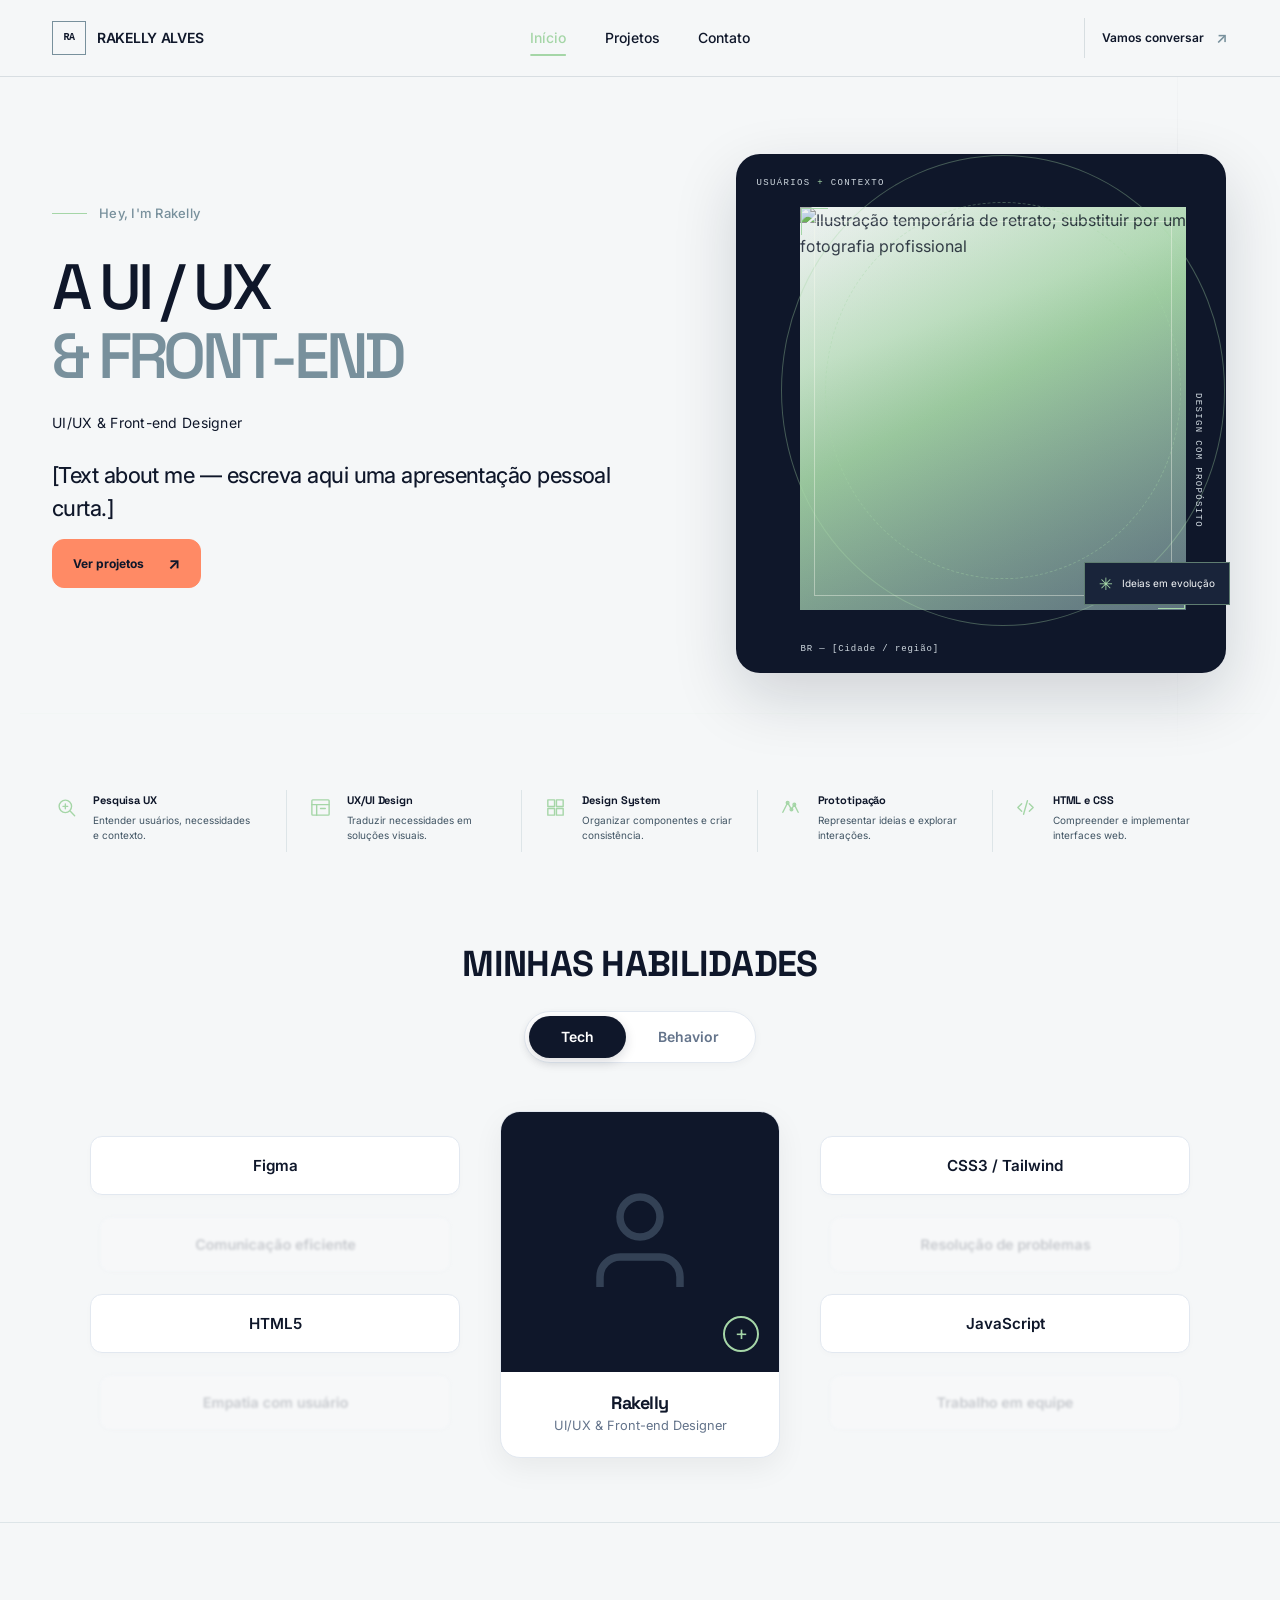
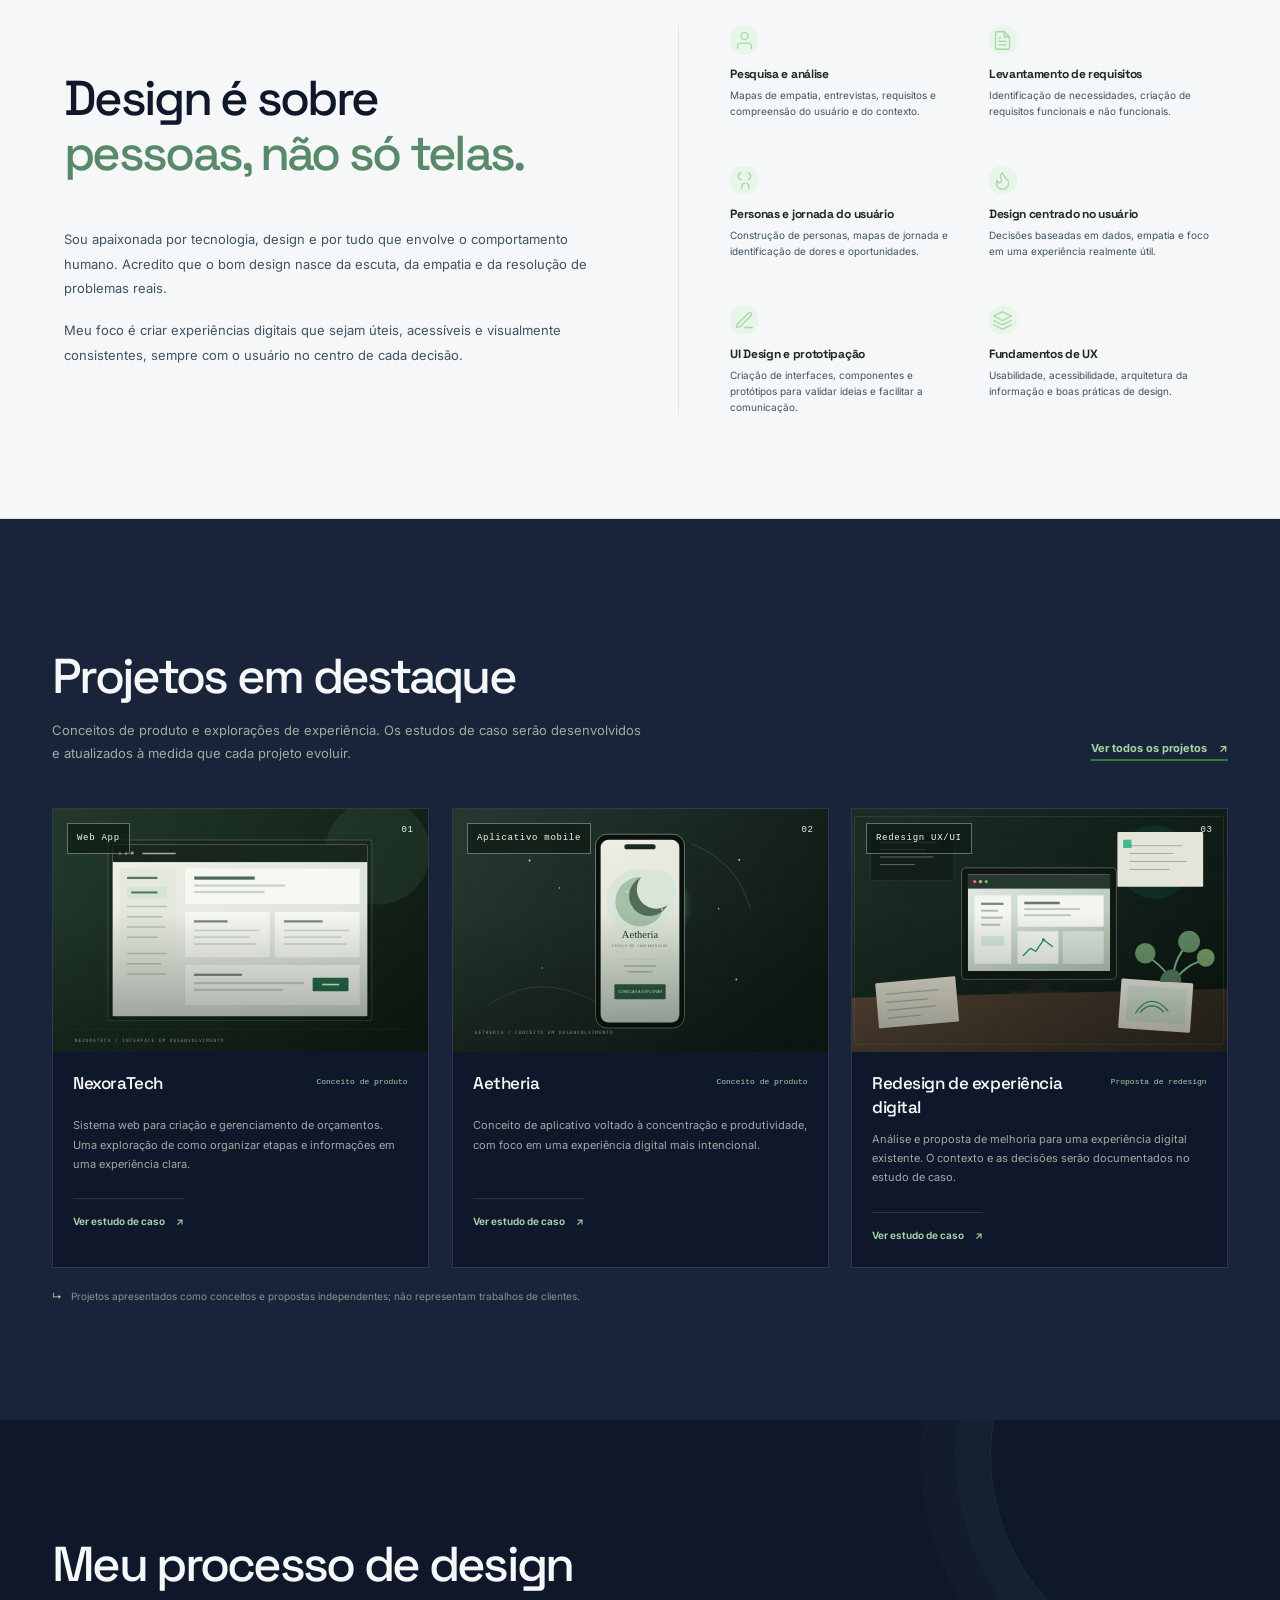
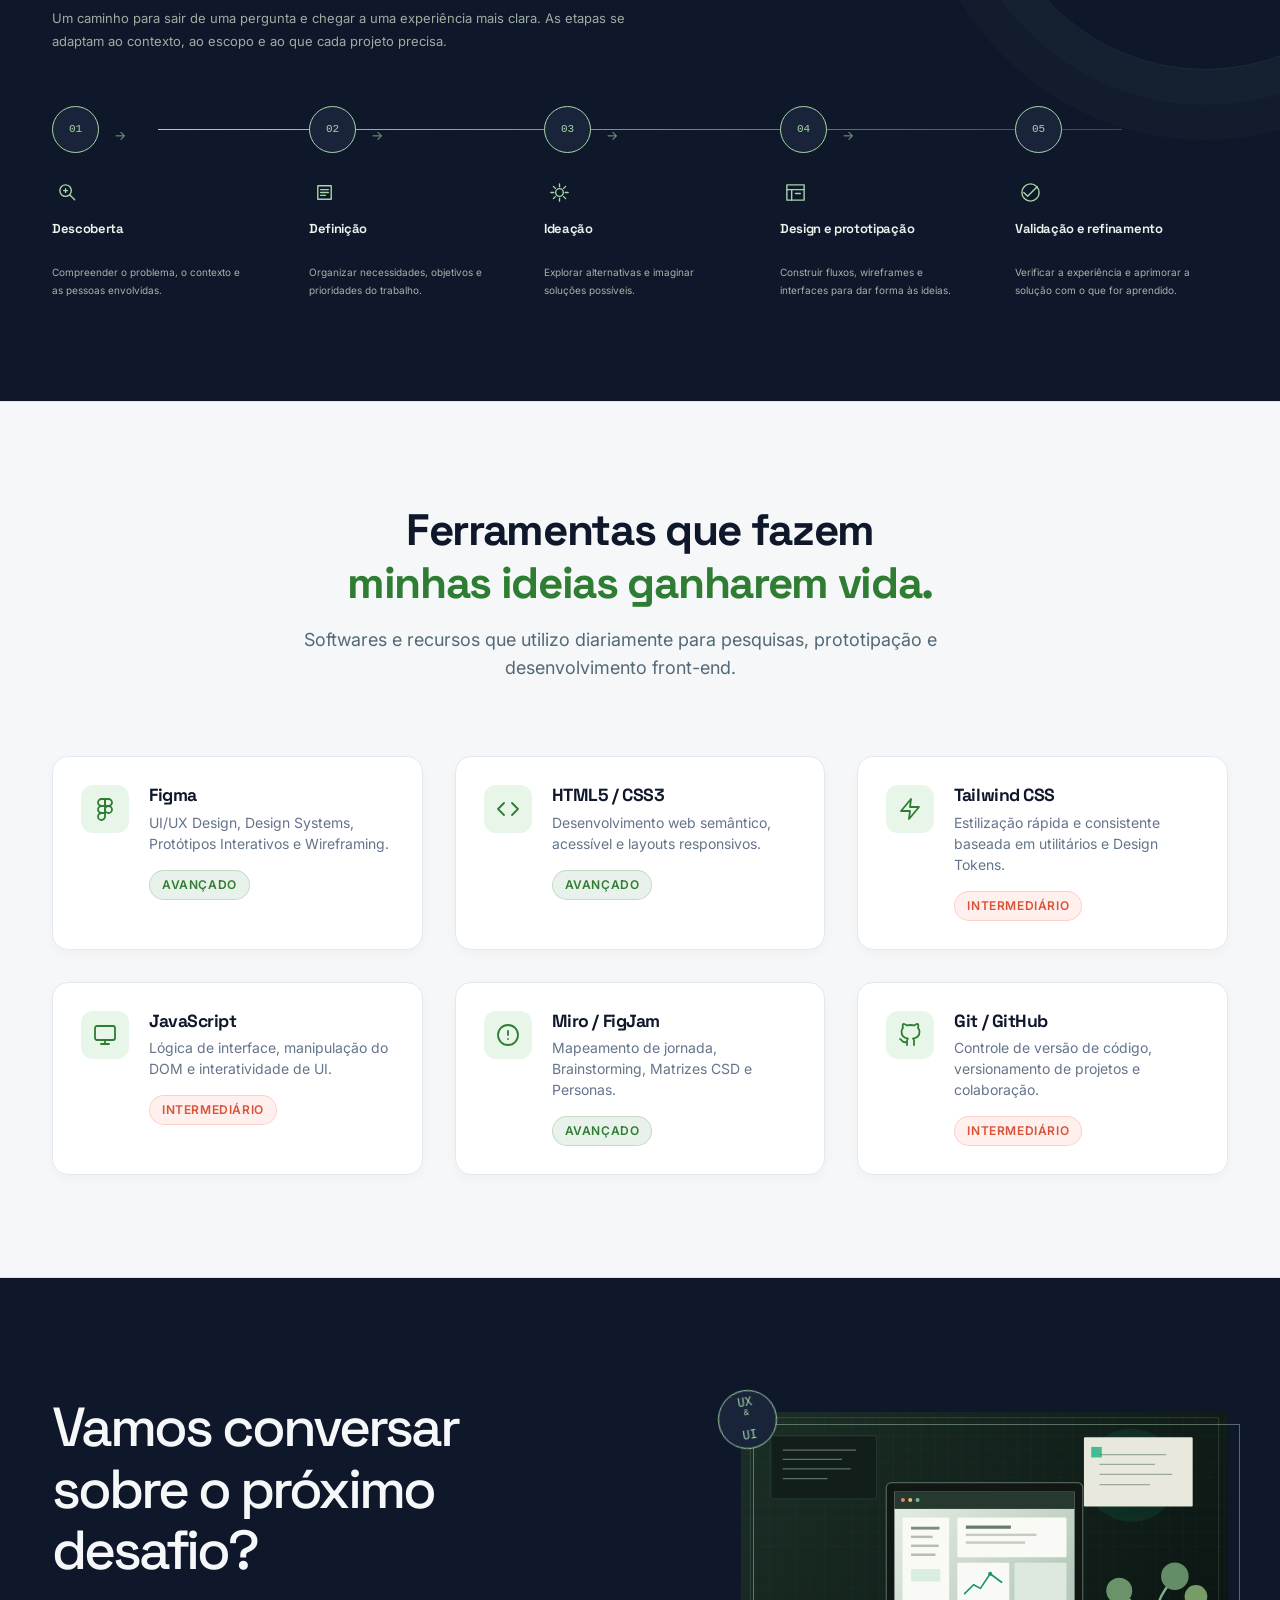
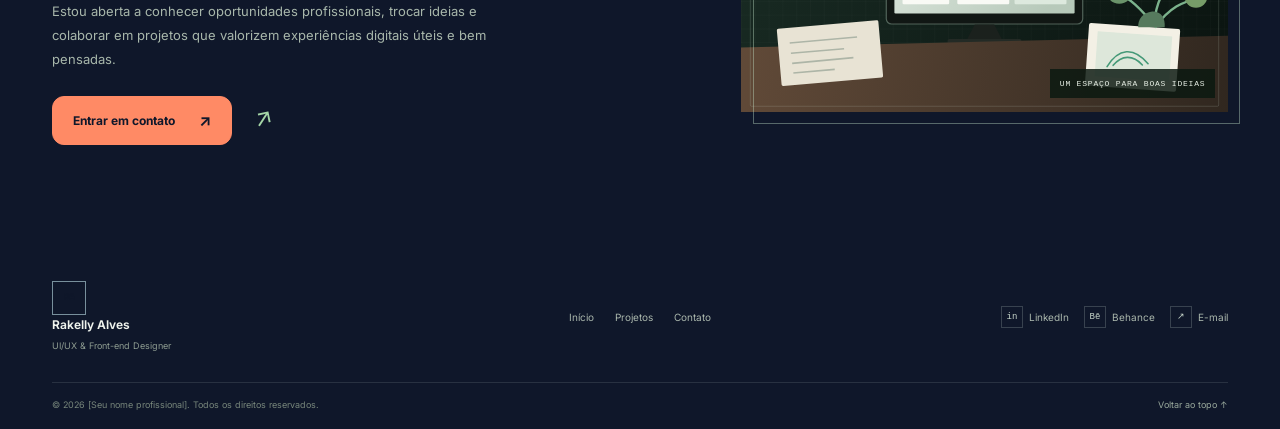
==== commit d8ec31d3: "Quase pronto" ====
--- a/index.html
+++ b/index.html
@@ -19,7 +19,7 @@
   <a class="skip-link" href="#conteudo">Pular para o conteúdo</a>
   <header class="site-header">
     <div class="container navbar">
-      <a class="brand-logo home-brand" href="#inicio" aria-label="Início — [Seu nome profissional]">
+      <a class="brand-logo work-brand home-brand" href="#inicio" aria-label="Início — Rakelly Alves">
         <span class="home-brand-mark" aria-hidden="true">RA</span>
         <span class="home-brand-name">RAKELLY ALVES</span>
       </a>
@@ -28,7 +28,7 @@
         <a class="nav-link" href="projetos/index.html">Projetos</a>
         <a class="nav-link" href="contato/index.html">Contato</a>
       </nav>
-      <a class="home-nav-contact" href="contato/index.html">Vamos conversar <span aria-hidden="true">↗</span></a>
+      <a class="work-header-cta home-header-cta" href="contato/index.html">Vamos conversar <span aria-hidden="true">↗</span></a>
       <button class="menu-toggle" type="button" aria-label="Abrir menu" aria-controls="navegacao-principal" aria-expanded="false">
         <span class="menu-bar"></span><span class="menu-bar"></span><span class="menu-bar"></span>
       </button>
@@ -176,7 +176,7 @@
         <div class="home-about-copy reveal">
           <p>Sou apaixonada por tecnologia, design e por tudo que envolve o comportamento humano. Acredito que o bom design nasce da escuta, da empatia e da resolução de problemas reais.</p>
           <p>Meu foco é criar experiências digitais que sejam úteis, acessíveis e visualmente consistentes, sempre com o usuário no centro de cada decisão.</p>
-          <a class="home-text-link" href="#sobre">Conheça mais sobre mim <span aria-hidden="true">→</span></a>
+          
         </div>
       </div>
 
--- a/css/style.css
+++ b/css/style.css
@@ -479,6 +479,125 @@
   transform: translateY(0);
 }
 
+/* Shared desktop navbar geometry and typography. */
+body.home-page .site-header,
+body.work-page .site-header {
+  background: rgba(245, 247, 248, 0.97);
+  border-bottom: 1px solid rgba(120, 144, 156, 0.24);
+}
+
+body.home-page .navbar,
+body.work-page .navbar {
+  position: relative;
+  display: flex;
+  height: 76px !important;
+  align-items: center;
+  justify-content: space-between;
+}
+
+body.home-page .brand-logo,
+body.work-page .brand-logo {
+  display: flex;
+  flex: 0 0 auto;
+  align-items: center;
+  gap: 11px;
+  color: #0F172A;
+  font-size: 14px;
+  font-weight: 600;
+}
+
+body.home-page .home-brand-mark,
+body.work-page .work-brand-mark {
+  display: grid;
+  width: 34px;
+  height: 34px;
+  flex: 0 0 34px;
+  place-items: center;
+  font-size: 10px;
+  font-weight: 600;
+}
+
+body.home-page .home-brand-name {
+  color: #0F172A;
+  font-size: 14px;
+  font-weight: 600;
+}
+
+body.home-page .nav-links,
+body.work-page .nav-links {
+  position: absolute;
+  left: 50%;
+  display: flex;
+  align-items: center;
+  gap: clamp(21px, 3vw, 42px);
+  margin: 0;
+  transform: translateX(-50%);
+}
+
+body.home-page .nav-link,
+body.work-page .nav-link {
+  color: #0F172A;
+  font-size: 14px;
+  font-weight: 500;
+}
+
+body.home-page .nav-link.is-active,
+body.home-page .nav-link:hover,
+body.work-page .nav-link.is-active,
+body.work-page .nav-link:hover {
+  color: #A5D6A7;
+}
+
+body.home-page .nav-link::after,
+body.work-page .nav-link::after {
+  background-color: #A5D6A7;
+}
+
+body.home-page .work-header-cta,
+body.work-page .work-header-cta {
+  display: inline-flex;
+  flex: 0 0 auto;
+  align-items: center;
+  justify-content: flex-end;
+  gap: 12px;
+  margin-left: auto;
+  padding: 8px 0 8px 17px;
+  border-left: 1px solid rgba(120, 144, 156, 0.24);
+  color: #0F172A;
+  font-size: 12px;
+  font-weight: 600;
+}
+
+body.home-page .work-header-cta span,
+body.work-page .work-header-cta span {
+  color: #78909C;
+  font-size: 15px;
+}
+
+body.work-page .navbar::after {
+  display: none;
+  flex: 0 0 auto;
+  content: none;
+}
+
+@media (max-width: 800px) {
+  body.home-page .navbar {
+    height: 76px !important;
+  }
+
+  body.home-page .nav-links {
+    top: 76px;
+    left: 0;
+    height: calc(100dvh - 76px);
+    margin: 0;
+    transform: translateY(-100%);
+  }
+
+  body.home-page .nav-links.is-open {
+    transform: translateY(0);
+  }
+}
+
 /* Botão Secundário */
 .btn-secondary {
   background-color: var(--color-bg-surface-elevated);
